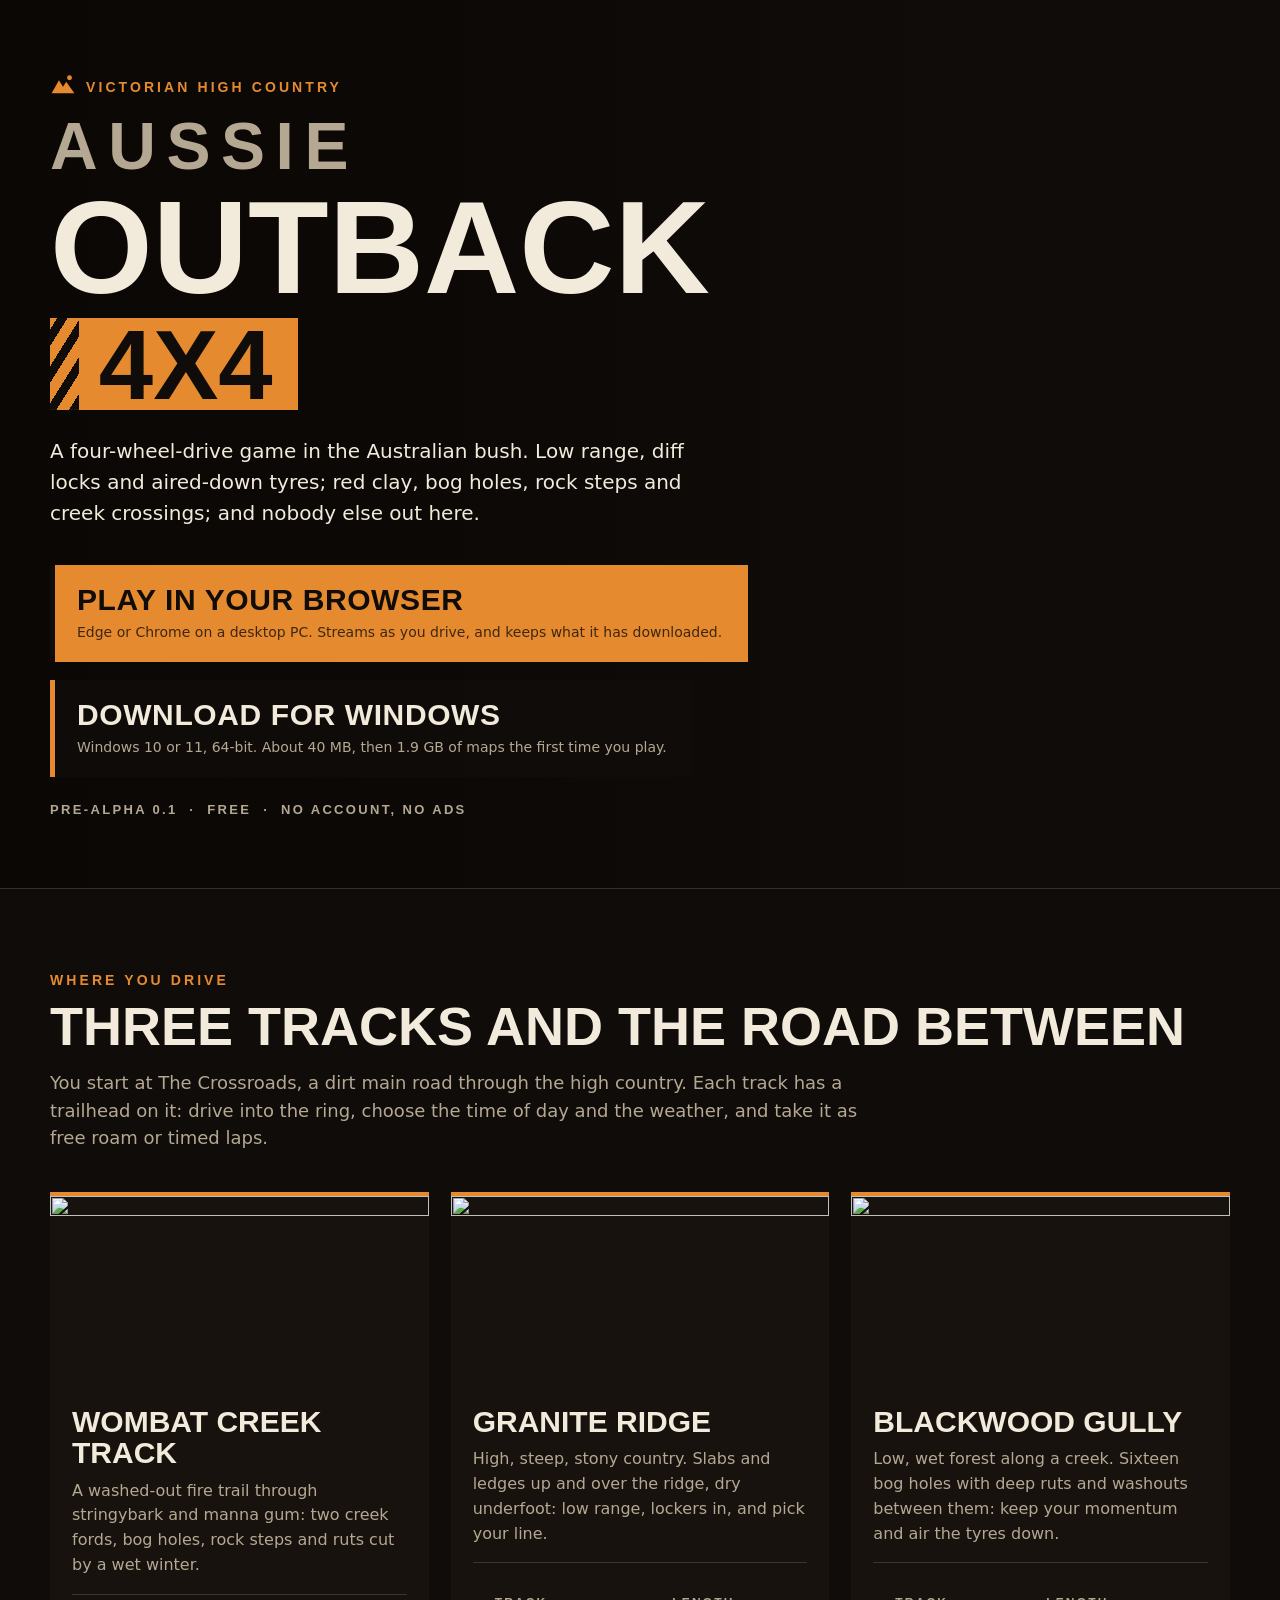
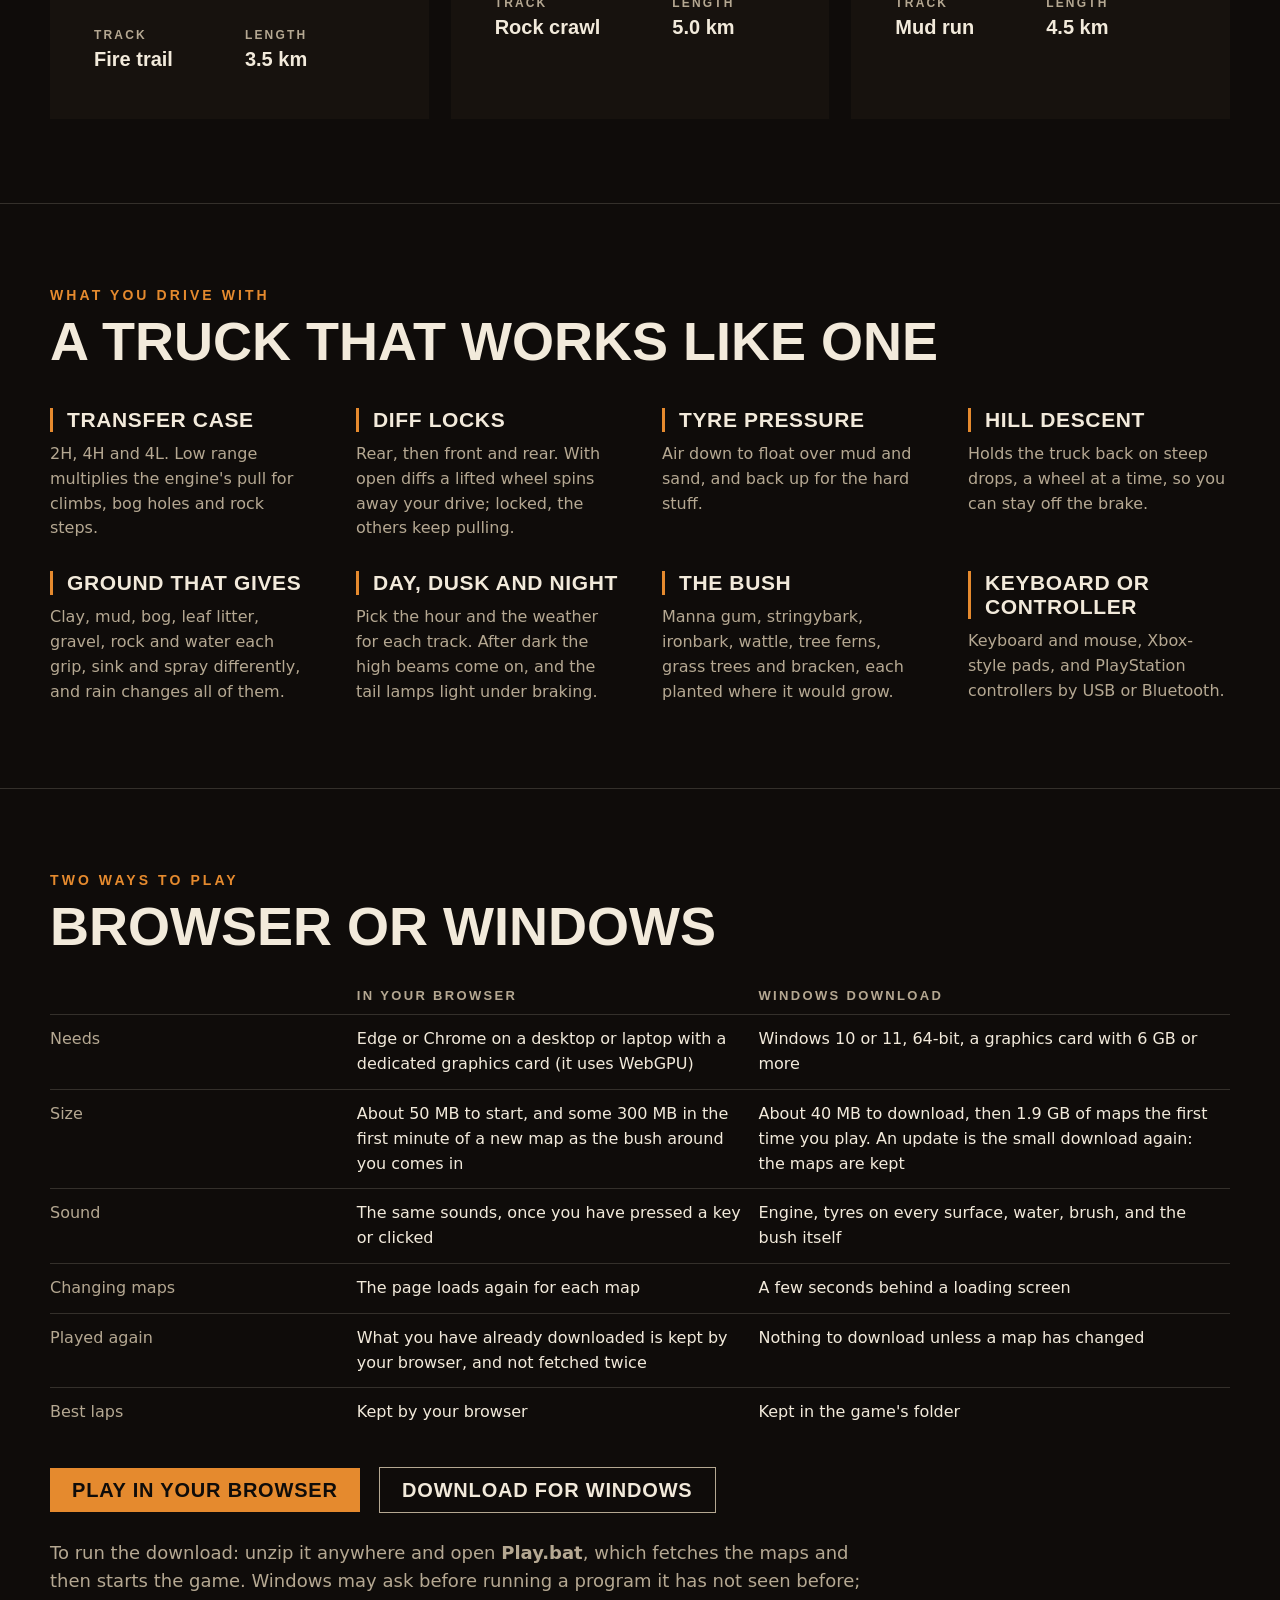
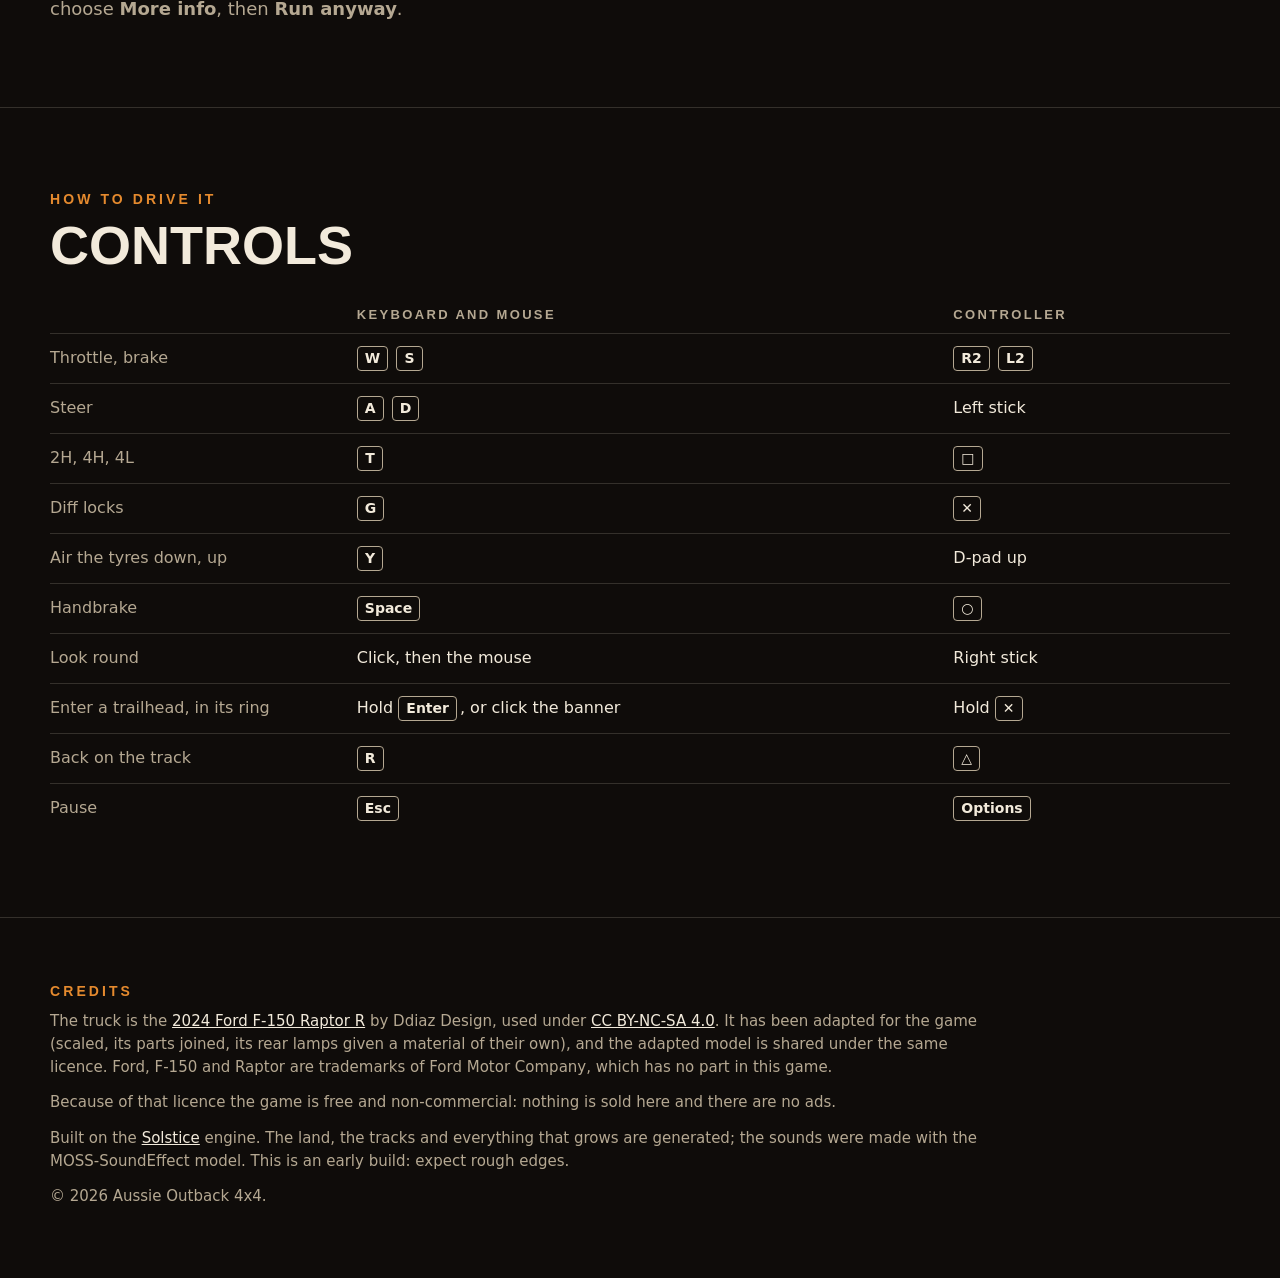
==== site/index.html @ 7ad3147d "Make it a game: menus, a hub, more maps, sound, night, the web and hosting The game round the drivin" ====
<!doctype html>
<html lang="en">
<meta charset="utf-8">
<meta name="viewport" content="width=device-width, initial-scale=1">
<title>Aussie Outback 4x4</title>
<meta name="description" content="A four-wheel-drive game in the Australian bush: low range, diff locks, mud, rock and creek crossings. Play it in your browser or download it for Windows.">
<meta property="og:title" content="Aussie Outback 4x4">
<meta property="og:description" content="Low range, diff locks, mud, rock and creek crossings in the Victorian high country. Play in your browser or download for Windows.">
<meta property="og:image" content="https://rust4x4.com/play/ui/art/wombat.jpg">
<meta name="theme-color" content="#0f0c0a">
<style>
  /* The game's own colours and lettering (ui/ui.css): red earth, ochre and bone on warm black. */
  :root {
    --ink: #0f0c0a; --soil: #17120e; --bone: #f2eadb; --dust: #b5a892; --ochre: #e58a2e; --clay: #c2461f;
    --gum: #a9bda4; --line: rgba(242, 234, 219, 0.16);
    --sign: "Bahnschrift", "DIN Alternate", "Oswald", "Arial Narrow", "Segoe UI", sans-serif;
    --text: "Segoe UI", system-ui, -apple-system, "Helvetica Neue", sans-serif;
  }
  * { box-sizing: border-box; }
  html { scroll-behavior: smooth; }
  body { margin: 0; background: var(--ink); color: var(--bone); font: 400 17px/1.55 var(--text); -webkit-font-smoothing: antialiased; }
  h1, h2, h3, p, dl, dd, ul, figure { margin: 0; }
  a { color: inherit; }
  .wrap { width: min(1180px, 100% - 48px); margin: 0 auto; }
  .kicker { font: 600 14px/1 var(--sign); letter-spacing: 0.22em; text-transform: uppercase; color: var(--ochre); }
  h2 { font: 700 clamp(34px, 4.4vw, 54px)/1 var(--sign); font-stretch: 75%; text-transform: uppercase; margin-top: 12px; }

  /* ---- The top: the truck in the bush, the name, and the two ways in. */
  header { position: relative; min-height: min(92vh, 860px); display: grid; align-items: center; overflow: hidden; }
  header img { position: absolute; inset: 0; width: 100%; height: 100%; object-fit: cover; animation: drift 30s ease-out both; }
  @keyframes drift { from { transform: scale(1.02); } to { transform: scale(1.12) translate(-1%, -1%); } }
  @media (prefers-reduced-motion: reduce) { header img { animation: none; } }
  header::after { content: ""; position: absolute; inset: 0; background:
    linear-gradient(90deg, rgba(10, 7, 5, 0.94) 0%, rgba(10, 7, 5, 0.74) 34%, rgba(10, 7, 5, 0.08) 72%),
    linear-gradient(0deg, var(--ink) 0%, rgba(10, 7, 5, 0) 26%); }
  header .wrap { position: relative; z-index: 1; padding: 72px 0; }
  .mark { width: 26px; height: 26px; fill: var(--ochre); vertical-align: -6px; margin-right: 10px; }
  .wordmark { font: 700 clamp(64px, 10.5vw, 132px)/0.86 var(--sign); font-stretch: 75%; text-transform: uppercase;
    margin: 20px 0 26px; display: grid; justify-items: start; }
  .wordmark span:first-child { font-size: 0.5em; letter-spacing: 0.16em; color: var(--dust); margin-bottom: 0.25em; }
  .wordmark b { margin-top: 0.14em; padding: 0.06em 0.26em 0.02em 0.5em; font-size: 0.74em; color: var(--ink);
    background: repeating-linear-gradient(-58deg, var(--ink) 0 0.09em, transparent 0.09em 0.2em) left / 0.3em 100% no-repeat, var(--ochre); }
  .lede { max-width: 34em; font-size: 20px; color: var(--bone); }
  .ways { display: flex; flex-wrap: wrap; gap: 18px; margin-top: 36px; }
  .way { display: block; min-width: 290px; padding: 18px 26px 18px 22px; text-decoration: none; border-left: 5px solid var(--ochre);
    background: rgba(17, 13, 10, 0.82); transition: transform 0.12s ease-out, background 0.12s; }
  .way b { display: block; font: 700 30px/1.1 var(--sign); font-stretch: 75%; text-transform: uppercase; letter-spacing: 0.02em; }
  .way small { display: block; margin-top: 6px; font-size: 14px; color: var(--dust); }
  .way.first { background: var(--ochre); color: var(--ink); border-left-color: var(--ink); }
  .way.first small { color: rgba(15, 12, 10, 0.78); }
  .way:hover, .way:focus-visible { transform: translateY(-2px); outline: none; }
  .way:not(.first):hover, .way:not(.first):focus-visible { background: rgba(60, 36, 16, 0.92); }
  .build { margin-top: 26px; font: 600 13px/1 var(--sign); letter-spacing: 0.18em; text-transform: uppercase; color: var(--dust); }

  section { padding: 84px 0; border-top: 1px solid var(--line); }
  section > .wrap > p.intro { max-width: 46em; margin-top: 16px; color: var(--dust); font-size: 18px; }

  /* ---- The tracks. */
  .tracks { display: grid; grid-template-columns: repeat(auto-fit, minmax(300px, 1fr)); gap: 22px; margin-top: 40px; }
  .track { background: var(--soil); border-top: 4px solid var(--ochre); }
  .track img { display: block; width: 100%; aspect-ratio: 16 / 8; object-fit: cover; }
  .track div { padding: 20px 22px 24px; }
  .track h3 { font: 700 30px/1.05 var(--sign); font-stretch: 75%; text-transform: uppercase; }
  .track p { margin-top: 10px; color: var(--dust); font-size: 16px; }
  .track dl { display: flex; gap: 28px; margin-top: 16px; padding-top: 14px; border-top: 1px solid var(--line); }
  .track dt { font: 600 12px/1 var(--sign); letter-spacing: 0.18em; text-transform: uppercase; color: var(--dust); }
  .track dd { font: 700 20px/1.2 var(--sign); font-stretch: 75%; margin-top: 6px; }

  /* ---- What is in it. */
  .bits { display: grid; grid-template-columns: repeat(auto-fit, minmax(250px, 1fr)); gap: 30px 44px; margin-top: 40px; }
  .bits h3 { font: 700 21px/1.15 var(--sign); font-stretch: 75%; text-transform: uppercase; letter-spacing: 0.03em; padding-left: 14px;
    border-left: 3px solid var(--ochre); }
  .bits p { margin-top: 10px; color: var(--dust); font-size: 16px; }

  /* ---- The two versions, side by side. */
  table { width: 100%; border-collapse: collapse; margin-top: 36px; font-size: 16px; }
  th { text-align: left; padding: 0 16px 12px 0; font: 600 13px/1 var(--sign); letter-spacing: 0.18em; text-transform: uppercase; color: var(--dust); }
  td { padding: 12px 16px 12px 0; border-top: 1px solid var(--line); vertical-align: top; }
  td:first-child { color: var(--dust); width: 26%; }
  .get { display: inline-block; margin-top: 30px; margin-right: 14px; padding: 12px 22px; text-decoration: none;
    font: 700 20px/1 var(--sign); font-stretch: 75%; text-transform: uppercase; letter-spacing: 0.04em; color: var(--ink); background: var(--ochre); }
  .get.second { color: var(--bone); background: none; border: 1px solid var(--dust); }
  .get:hover, .get:focus-visible { filter: brightness(1.12); outline: none; }
  kbd { display: inline-block; min-width: 1.9em; padding: 1px 7px; margin-right: 3px; text-align: center; font: 600 14px/1.5 var(--text);
    border: 1px solid var(--dust); border-radius: 4px; }

  footer { padding: 54px 0 70px; border-top: 1px solid var(--line); color: var(--dust); font-size: 15px; }
  footer p { max-width: 62em; margin-top: 12px; }
  footer a { color: var(--bone); }
</style>

<header>
  <img src="play/ui/art/wombat.jpg" alt="A red pickup truck on a red dirt track among gum trees.">
  <div class="wrap">
    <p class="kicker"><svg class="mark" viewBox="0 0 32 32" aria-hidden="true"><path d="M2 26 L11 10 L16 18 L20 12 L30 26 Z"/><circle cx="24" cy="7" r="3"/></svg>Victorian High Country</p>
    <h1 class="wordmark"><span>Aussie</span><span>Outback</span><b>4x4</b></h1>
    <p class="lede">A four-wheel-drive game in the Australian bush. Low range, diff locks and aired-down tyres;
      red clay, bog holes, rock steps and creek crossings; and nobody else out here.</p>
    <div class="ways">
      <a class="way first" href="play/">
        <b>Play in your browser</b>
        <small>Edge or Chrome on a desktop PC. Streams as you drive, and keeps what it has downloaded.</small>
      </a>
      <a class="way" href="download/AussieOutback4x4-windows.zip" download>
        <b>Download for Windows</b>
        <small>Windows 10 or 11, 64-bit. <span data-size>About 40 MB</span>, then 1.9 GB of maps the first time you play.</small>
      </a>
    </div>
    <p class="build">Pre-alpha <span data-version>0.1</span> &nbsp;·&nbsp; free &nbsp;·&nbsp; no account, no ads</p>
  </div>
</header>

<section id="tracks">
  <div class="wrap">
    <p class="kicker">Where you drive</p>
    <h2>Three tracks and the road between</h2>
    <p class="intro">You start at The Crossroads, a dirt main road through the high country. Each track has a trailhead on it:
      drive into the ring, choose the time of day and the weather, and take it as free roam or timed laps.</p>
    <div class="tracks">
      <article class="track">
        <img src="play/ui/art/wombat.jpg" alt="" loading="lazy">
        <div>
          <h3>Wombat Creek Track</h3>
          <p>A washed-out fire trail through stringybark and manna gum: two creek fords, bog holes, rock steps and ruts cut by a wet winter.</p>
          <dl><div><dt>Track</dt><dd>Fire trail</dd></div><div><dt>Length</dt><dd>3.5 km</dd></div></dl>
        </div>
      </article>
      <article class="track">
        <img src="play/ui/art/granite.jpg" alt="" loading="lazy">
        <div>
          <h3>Granite Ridge</h3>
          <p>High, steep, stony country. Slabs and ledges up and over the ridge, dry underfoot: low range, lockers in, and pick your line.</p>
          <dl><div><dt>Track</dt><dd>Rock crawl</dd></div><div><dt>Length</dt><dd>5.0 km</dd></div></dl>
        </div>
      </article>
      <article class="track">
        <img src="play/ui/art/blackwood.jpg" alt="" loading="lazy">
        <div>
          <h3>Blackwood Gully</h3>
          <p>Low, wet forest along a creek. Sixteen bog holes with deep ruts and washouts between them: keep your momentum and air the tyres down.</p>
          <dl><div><dt>Track</dt><dd>Mud run</dd></div><div><dt>Length</dt><dd>4.5 km</dd></div></dl>
        </div>
      </article>
    </div>
  </div>
</section>

<section id="truck">
  <div class="wrap">
    <p class="kicker">What you drive with</p>
    <h2>A truck that works like one</h2>
    <div class="bits">
      <div><h3>Transfer case</h3><p>2H, 4H and 4L. Low range multiplies the engine's pull for climbs, bog holes and rock steps.</p></div>
      <div><h3>Diff locks</h3><p>Rear, then front and rear. With open diffs a lifted wheel spins away your drive; locked, the others keep pulling.</p></div>
      <div><h3>Tyre pressure</h3><p>Air down to float over mud and sand, and back up for the hard stuff.</p></div>
      <div><h3>Hill descent</h3><p>Holds the truck back on steep drops, a wheel at a time, so you can stay off the brake.</p></div>
      <div><h3>Ground that gives</h3><p>Clay, mud, bog, leaf litter, gravel, rock and water each grip, sink and spray differently, and rain changes all of them.</p></div>
      <div><h3>Day, dusk and night</h3><p>Pick the hour and the weather for each track. After dark the high beams come on, and the tail lamps light under braking.</p></div>
      <div><h3>The bush</h3><p>Manna gum, stringybark, ironbark, wattle, tree ferns, grass trees and bracken, each planted where it would grow.</p></div>
      <div><h3>Keyboard or controller</h3><p>Keyboard and mouse, Xbox-style pads, and PlayStation controllers by USB or Bluetooth.</p></div>
    </div>
  </div>
</section>

<section id="versions">
  <div class="wrap">
    <p class="kicker">Two ways to play</p>
    <h2>Browser or Windows</h2>
    <table>
      <thead><tr><th></th><th>In your browser</th><th>Windows download</th></tr></thead>
      <tbody>
        <tr><td>Needs</td><td>Edge or Chrome on a desktop or laptop with a dedicated graphics card (it uses WebGPU)</td><td>Windows 10 or 11, 64-bit, a graphics card with 6 GB or more</td></tr>
        <tr><td>Size</td><td>About 50 MB to start, and some 300 MB in the first minute of a new map as the bush around you comes in</td><td><span data-size>About 40 MB</span> to download, then 1.9 GB of maps the first time you play. An update is the small download again: the maps are kept</td></tr>
        <tr><td>Sound</td><td>The same sounds, once you have pressed a key or clicked</td><td>Engine, tyres on every surface, water, brush, and the bush itself</td></tr>
        <tr><td>Changing maps</td><td>The page loads again for each map</td><td>A few seconds behind a loading screen</td></tr>
        <tr><td>Played again</td><td>What you have already downloaded is kept by your browser, and not fetched twice</td><td>Nothing to download unless a map has changed</td></tr>
        <tr><td>Best laps</td><td>Kept by your browser</td><td>Kept in the game's folder</td></tr>
      </tbody>
    </table>
    <a class="get" href="play/">Play in your browser</a>
    <a class="get second" href="download/AussieOutback4x4-windows.zip" download>Download for Windows</a>
    <p class="intro" style="margin-top: 26px">To run the download: unzip it anywhere and open <b>Play.bat</b>, which fetches the maps and then
      starts the game. Windows may ask before running a program it has not seen before; choose <b>More info</b>, then <b>Run anyway</b>.</p>
  </div>
</section>

<section id="controls">
  <div class="wrap">
    <p class="kicker">How to drive it</p>
    <h2>Controls</h2>
    <table>
      <thead><tr><th></th><th>Keyboard and mouse</th><th>Controller</th></tr></thead>
      <tbody>
        <tr><td>Throttle, brake</td><td><kbd>W</kbd> <kbd>S</kbd></td><td><kbd>R2</kbd> <kbd>L2</kbd></td></tr>
        <tr><td>Steer</td><td><kbd>A</kbd> <kbd>D</kbd></td><td>Left stick</td></tr>
        <tr><td>2H, 4H, 4L</td><td><kbd>T</kbd></td><td><kbd>□</kbd></td></tr>
        <tr><td>Diff locks</td><td><kbd>G</kbd></td><td><kbd>✕</kbd></td></tr>
        <tr><td>Air the tyres down, up</td><td><kbd>Y</kbd></td><td>D-pad up</td></tr>
        <tr><td>Handbrake</td><td><kbd>Space</kbd></td><td><kbd>○</kbd></td></tr>
        <tr><td>Look round</td><td>Click, then the mouse</td><td>Right stick</td></tr>
        <tr><td>Enter a trailhead, in its ring</td><td>Hold <kbd>Enter</kbd>, or click the banner</td><td>Hold <kbd>✕</kbd></td></tr>
        <tr><td>Back on the track</td><td><kbd>R</kbd></td><td><kbd>△</kbd></td></tr>
        <tr><td>Pause</td><td><kbd>Esc</kbd></td><td><kbd>Options</kbd></td></tr>
      </tbody>
    </table>
  </div>
</section>

<footer>
  <div class="wrap">
    <p class="kicker">Credits</p>
    <p>The truck is the <a href="https://sketchfab.com/3d-models/2024-ford-f-150-raptor-r-91aedf1119724f3396dcfe87686545c1">2024 Ford F-150 Raptor R</a>
      by Ddiaz Design, used under <a href="https://creativecommons.org/licenses/by-nc-sa/4.0/">CC BY-NC-SA 4.0</a>. It has been adapted for the game
      (scaled, its parts joined, its rear lamps given a material of their own), and the adapted model is shared under the same licence.
      Ford, F-150 and Raptor are trademarks of Ford Motor Company, which has no part in this game.</p>
    <p>Because of that licence the game is free and non-commercial: nothing is sold here and there are no ads.</p>
    <p>Built on the <a href="https://github.com/SamG-Coder/solstice">Solstice</a> engine. The land, the tracks and everything that grows are generated;
      the sounds were made with the MOSS-SoundEffect model. This is an early build: expect rough edges.</p>
    <p>&copy; 2026 Aussie Outback 4x4.</p>
  </div>
</footer>
</html>
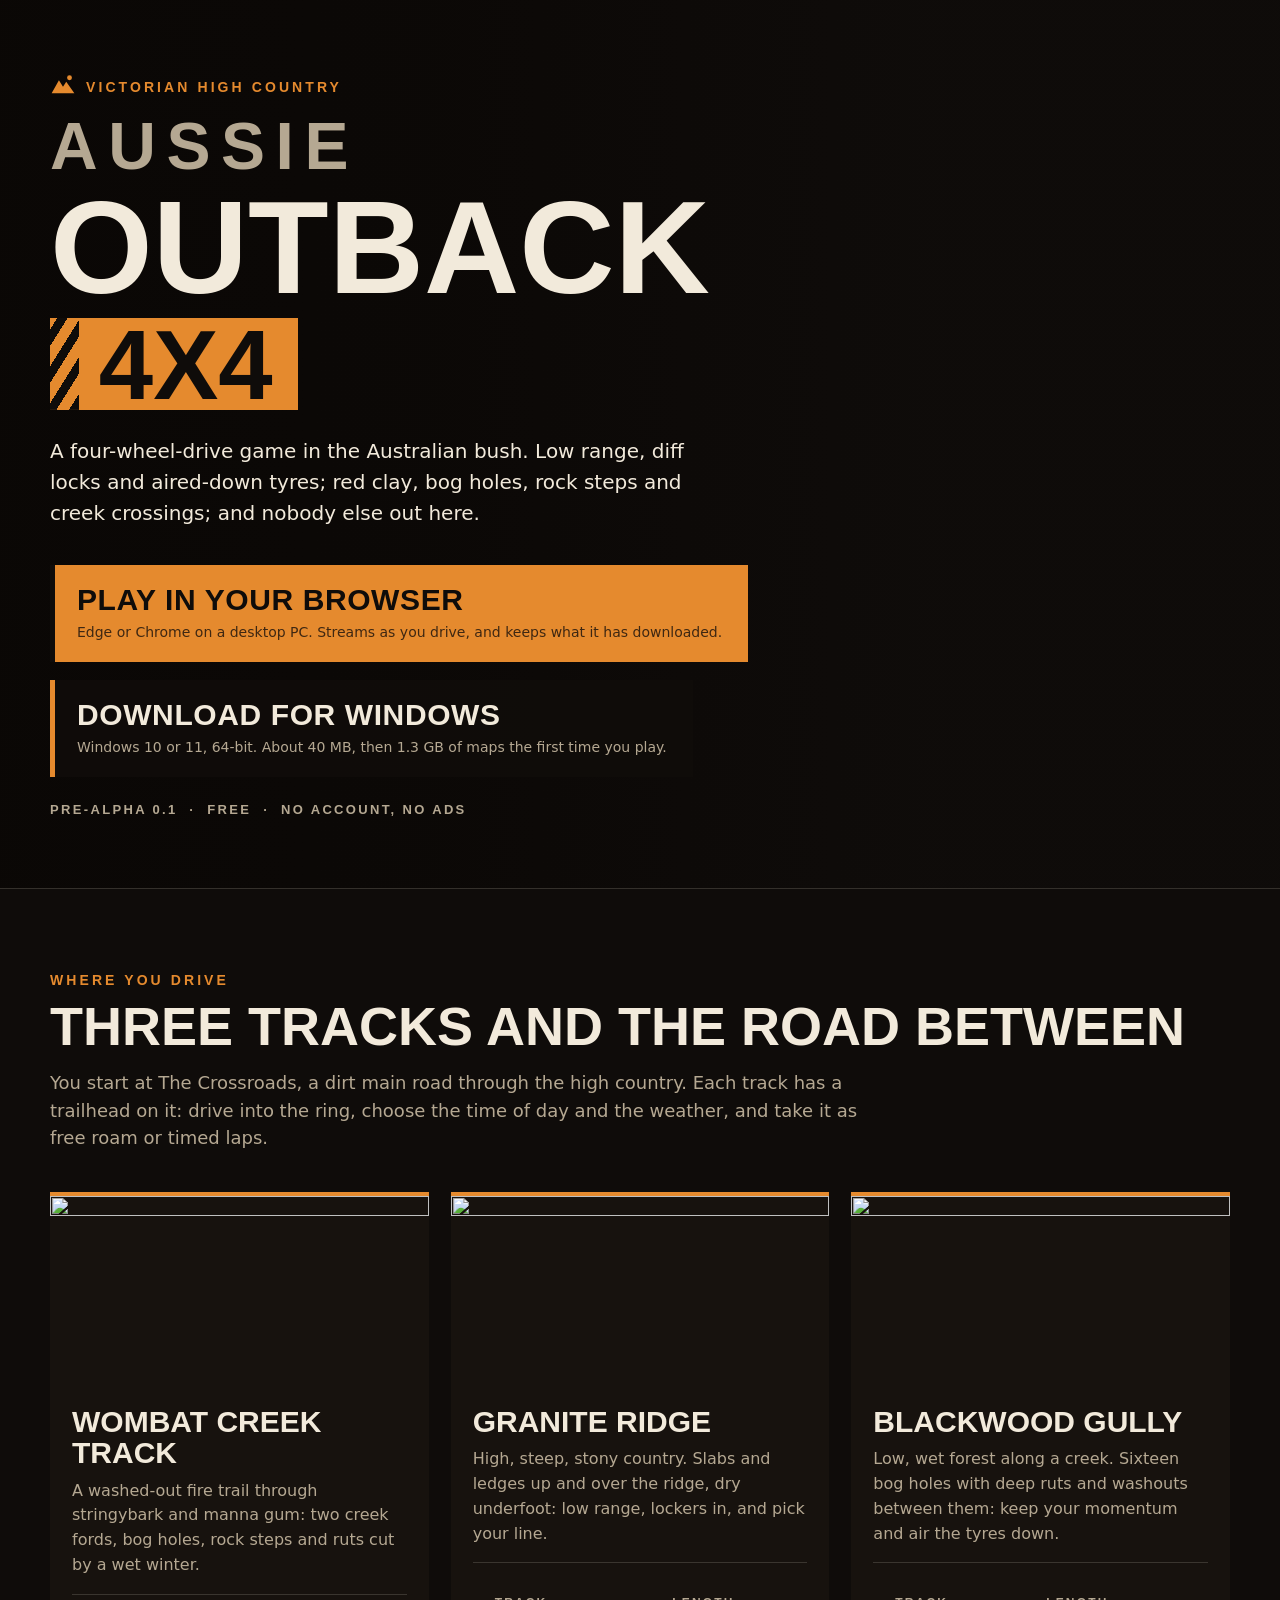
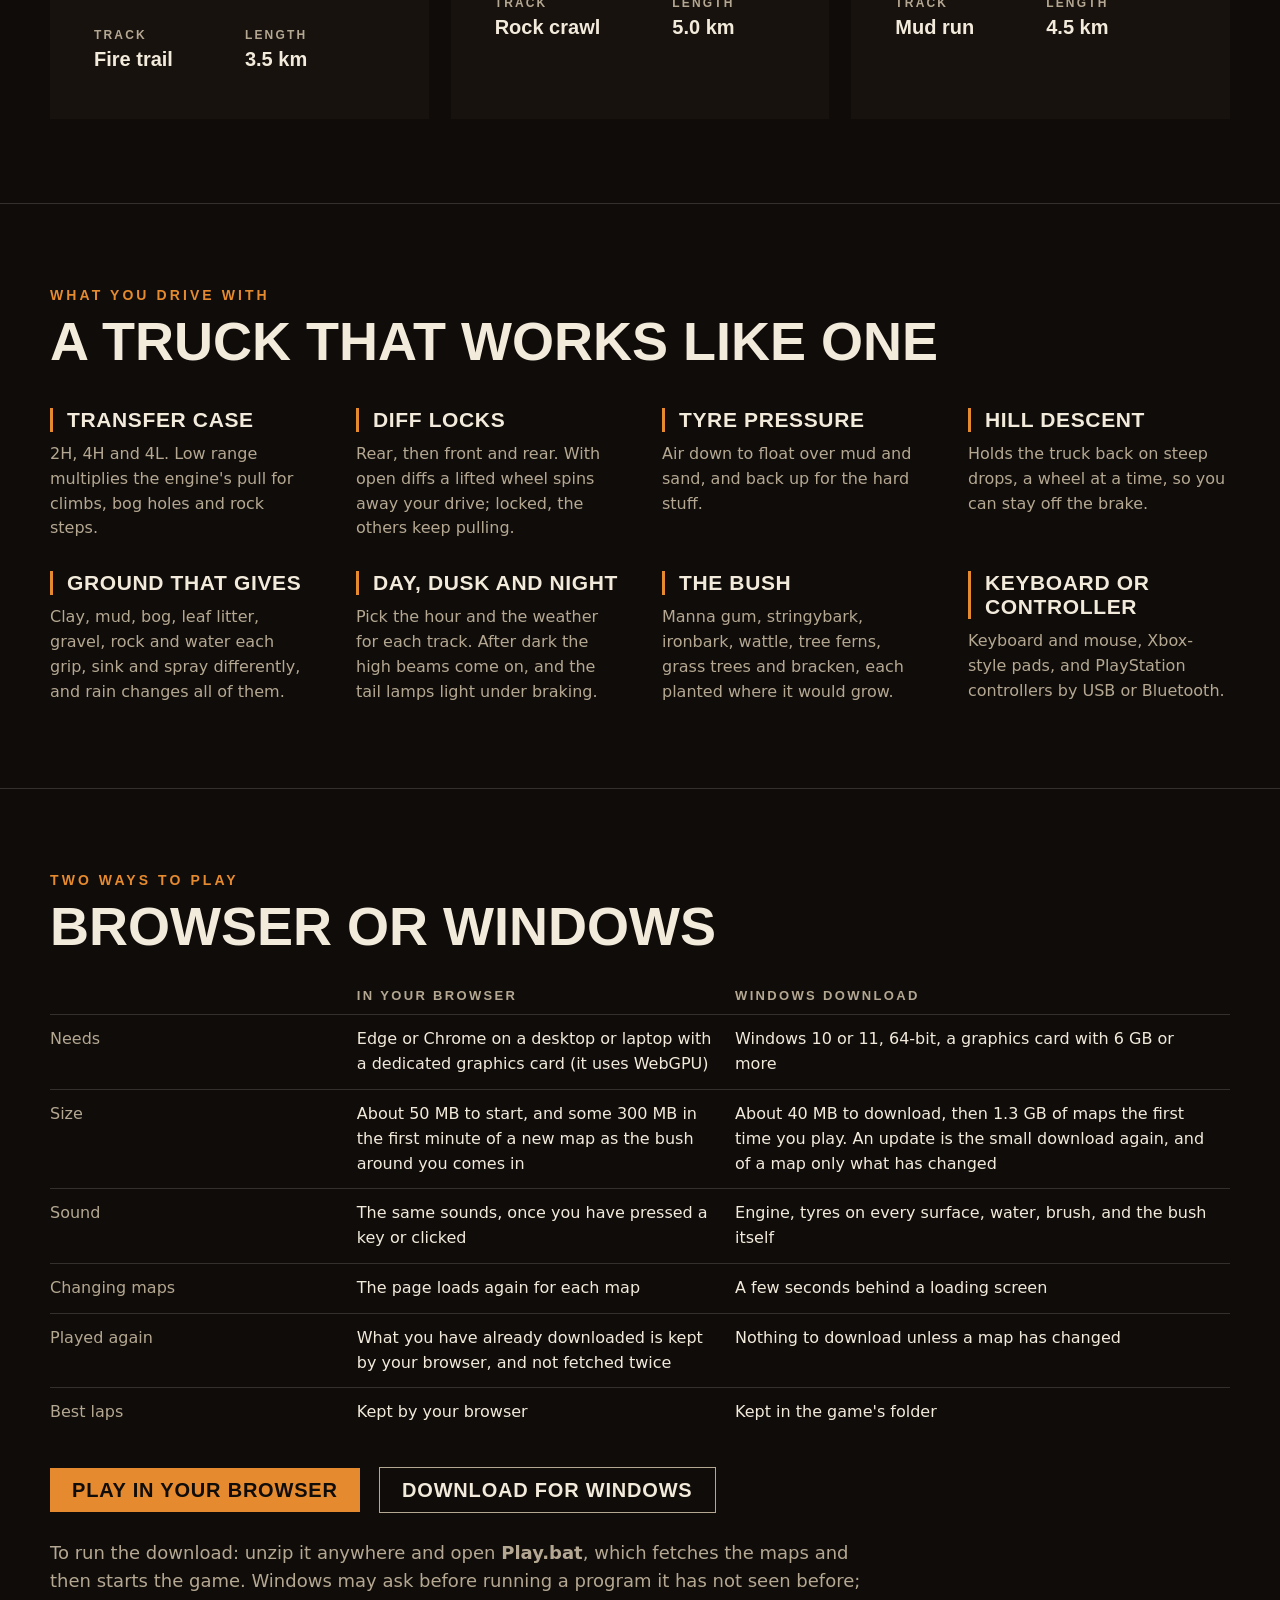
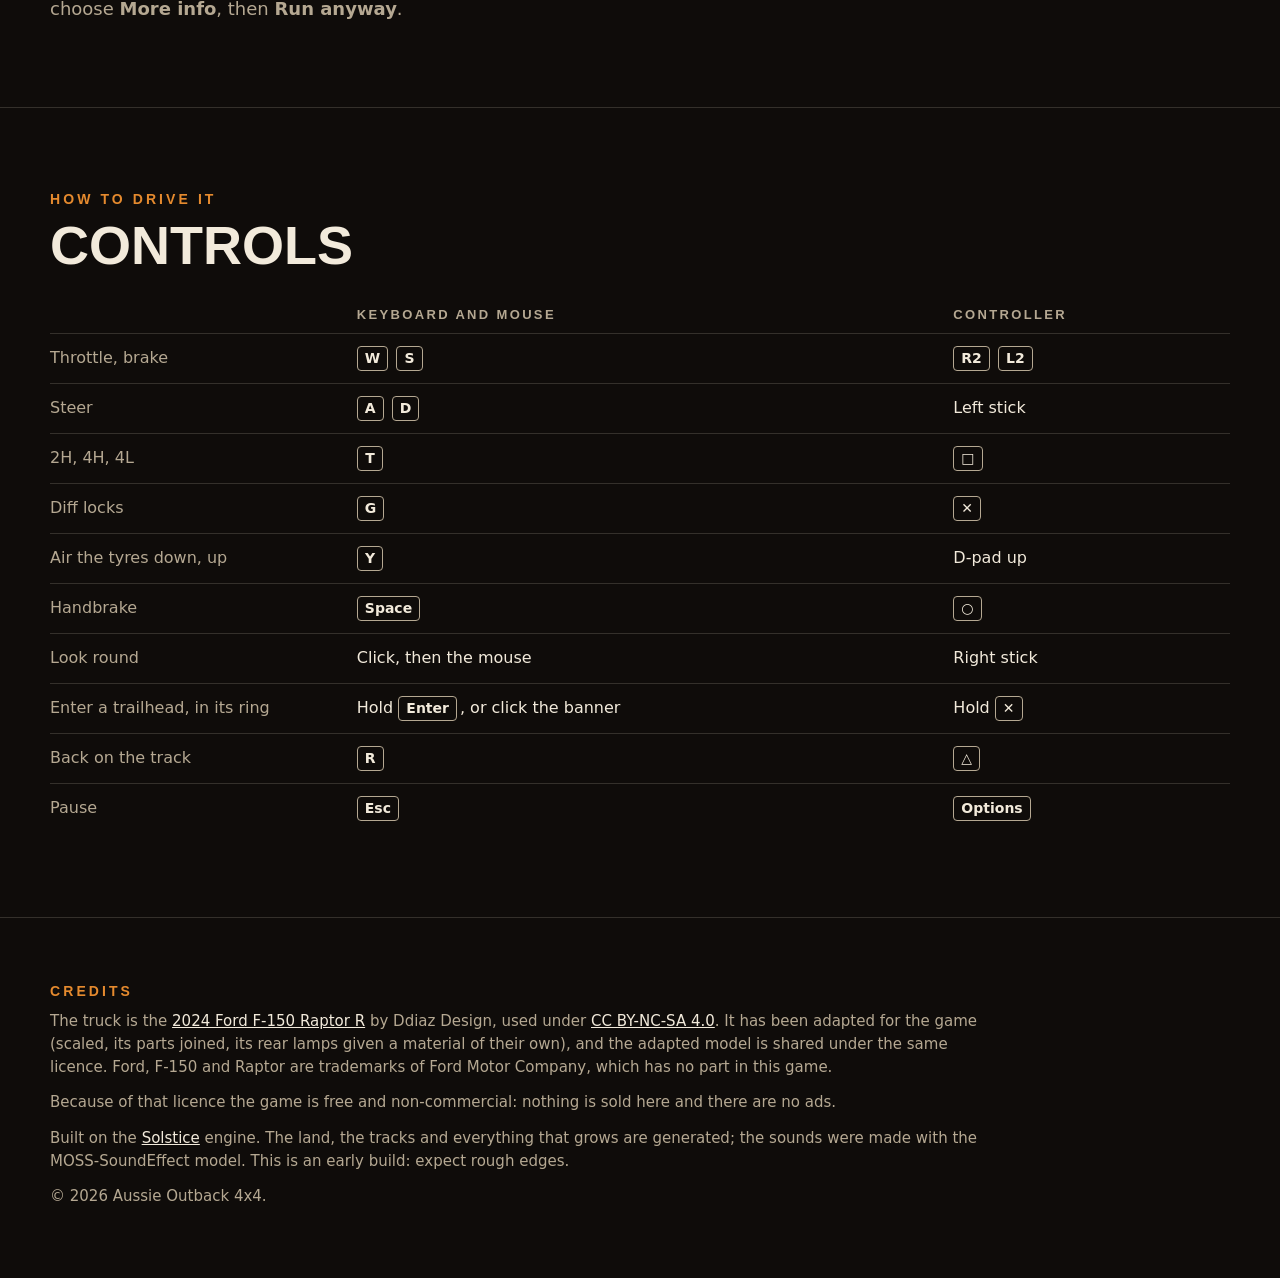
==== commit 61b77661: "Fetch the Windows game's maps a piece at a time, sharing what they share The Windows download's Play" ====
--- a/site/index.html
+++ b/site/index.html
@@ -103,7 +103,7 @@
       </a>
       <a class="way" href="download/AussieOutback4x4-windows.zip" download>
         <b>Download for Windows</b>
-        <small>Windows 10 or 11, 64-bit. <span data-size>About 40 MB</span>, then 1.9 GB of maps the first time you play.</small>
+        <small>Windows 10 or 11, 64-bit. <span data-size>About 40 MB</span>, then 1.3 GB of maps the first time you play.</small>
       </a>
     </div>
     <p class="build">Pre-alpha <span data-version>0.1</span> &nbsp;·&nbsp; free &nbsp;·&nbsp; no account, no ads</p>
@@ -170,7 +170,7 @@
       <thead><tr><th></th><th>In your browser</th><th>Windows download</th></tr></thead>
       <tbody>
         <tr><td>Needs</td><td>Edge or Chrome on a desktop or laptop with a dedicated graphics card (it uses WebGPU)</td><td>Windows 10 or 11, 64-bit, a graphics card with 6 GB or more</td></tr>
-        <tr><td>Size</td><td>About 50 MB to start, and some 300 MB in the first minute of a new map as the bush around you comes in</td><td><span data-size>About 40 MB</span> to download, then 1.9 GB of maps the first time you play. An update is the small download again: the maps are kept</td></tr>
+        <tr><td>Size</td><td>About 50 MB to start, and some 300 MB in the first minute of a new map as the bush around you comes in</td><td><span data-size>About 40 MB</span> to download, then 1.3 GB of maps the first time you play. An update is the small download again, and of a map only what has changed</td></tr>
         <tr><td>Sound</td><td>The same sounds, once you have pressed a key or clicked</td><td>Engine, tyres on every surface, water, brush, and the bush itself</td></tr>
         <tr><td>Changing maps</td><td>The page loads again for each map</td><td>A few seconds behind a loading screen</td></tr>
         <tr><td>Played again</td><td>What you have already downloaded is kept by your browser, and not fetched twice</td><td>Nothing to download unless a map has changed</td></tr>
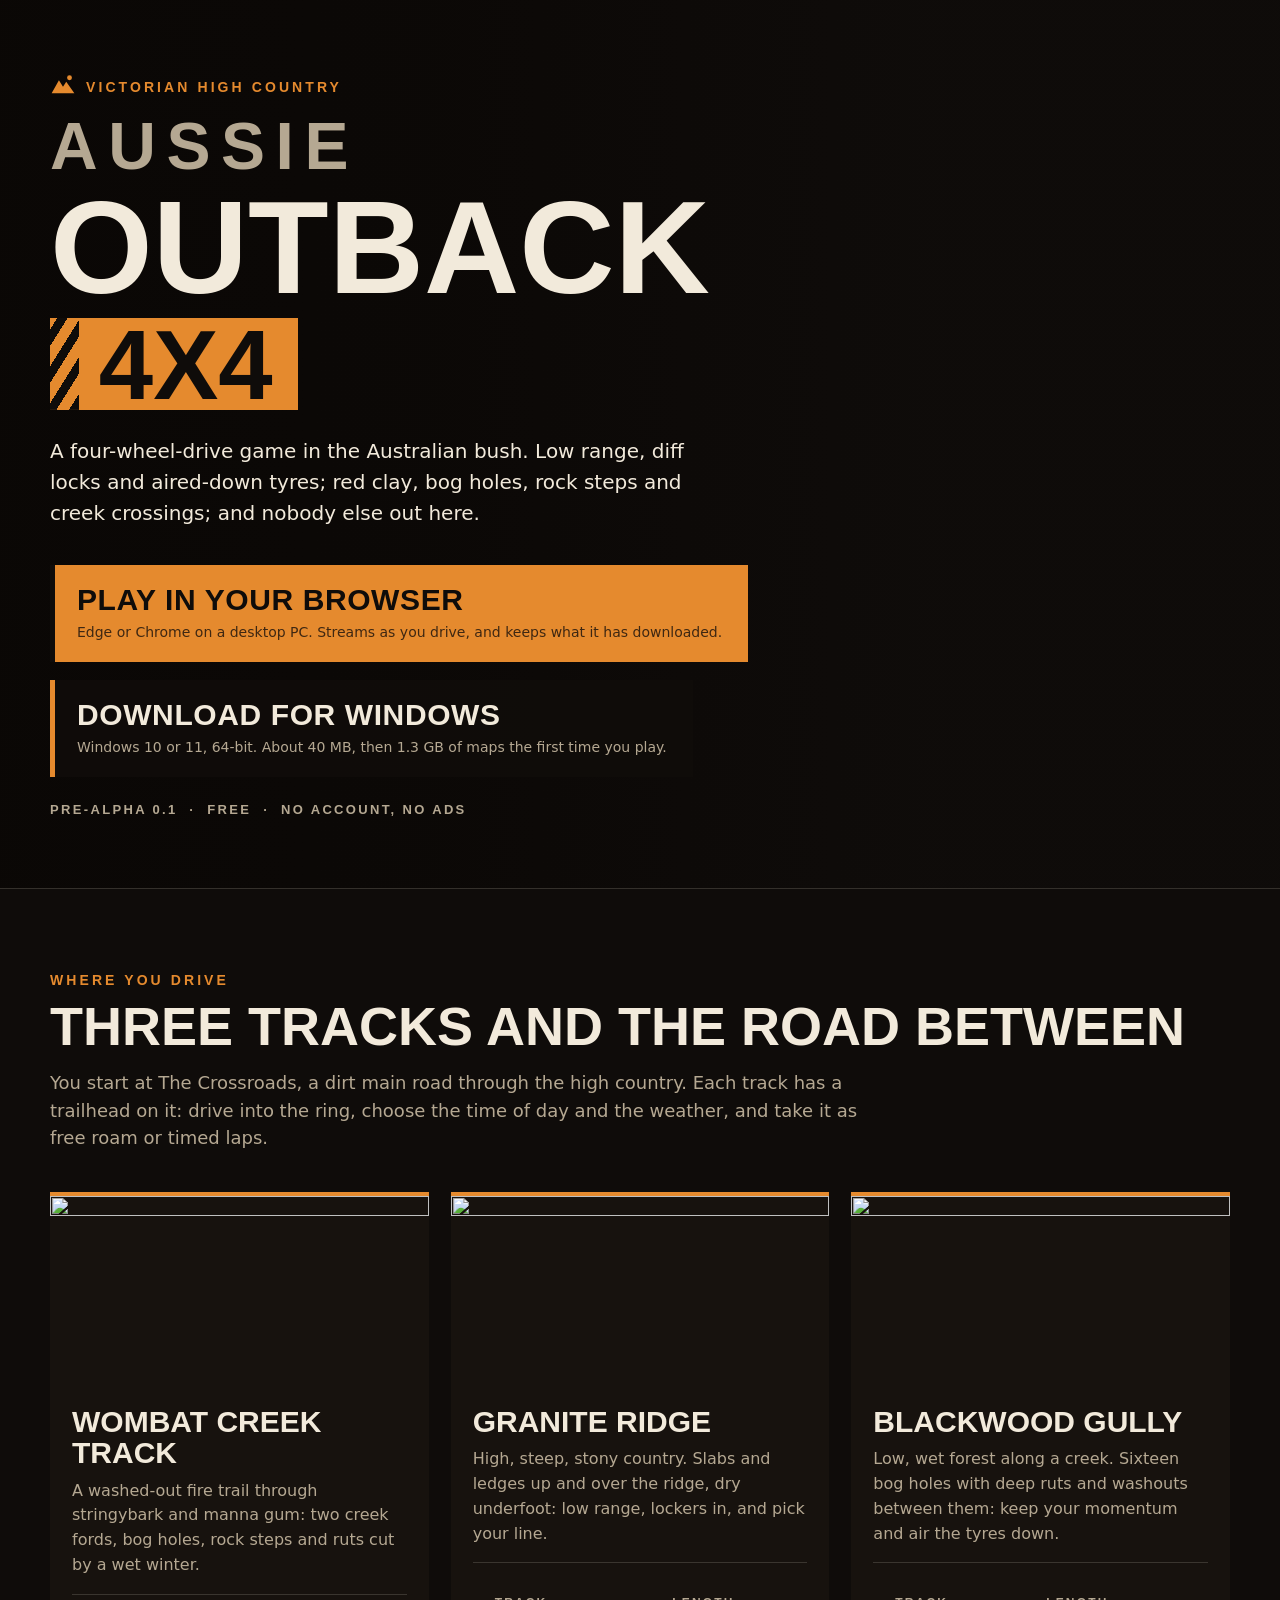
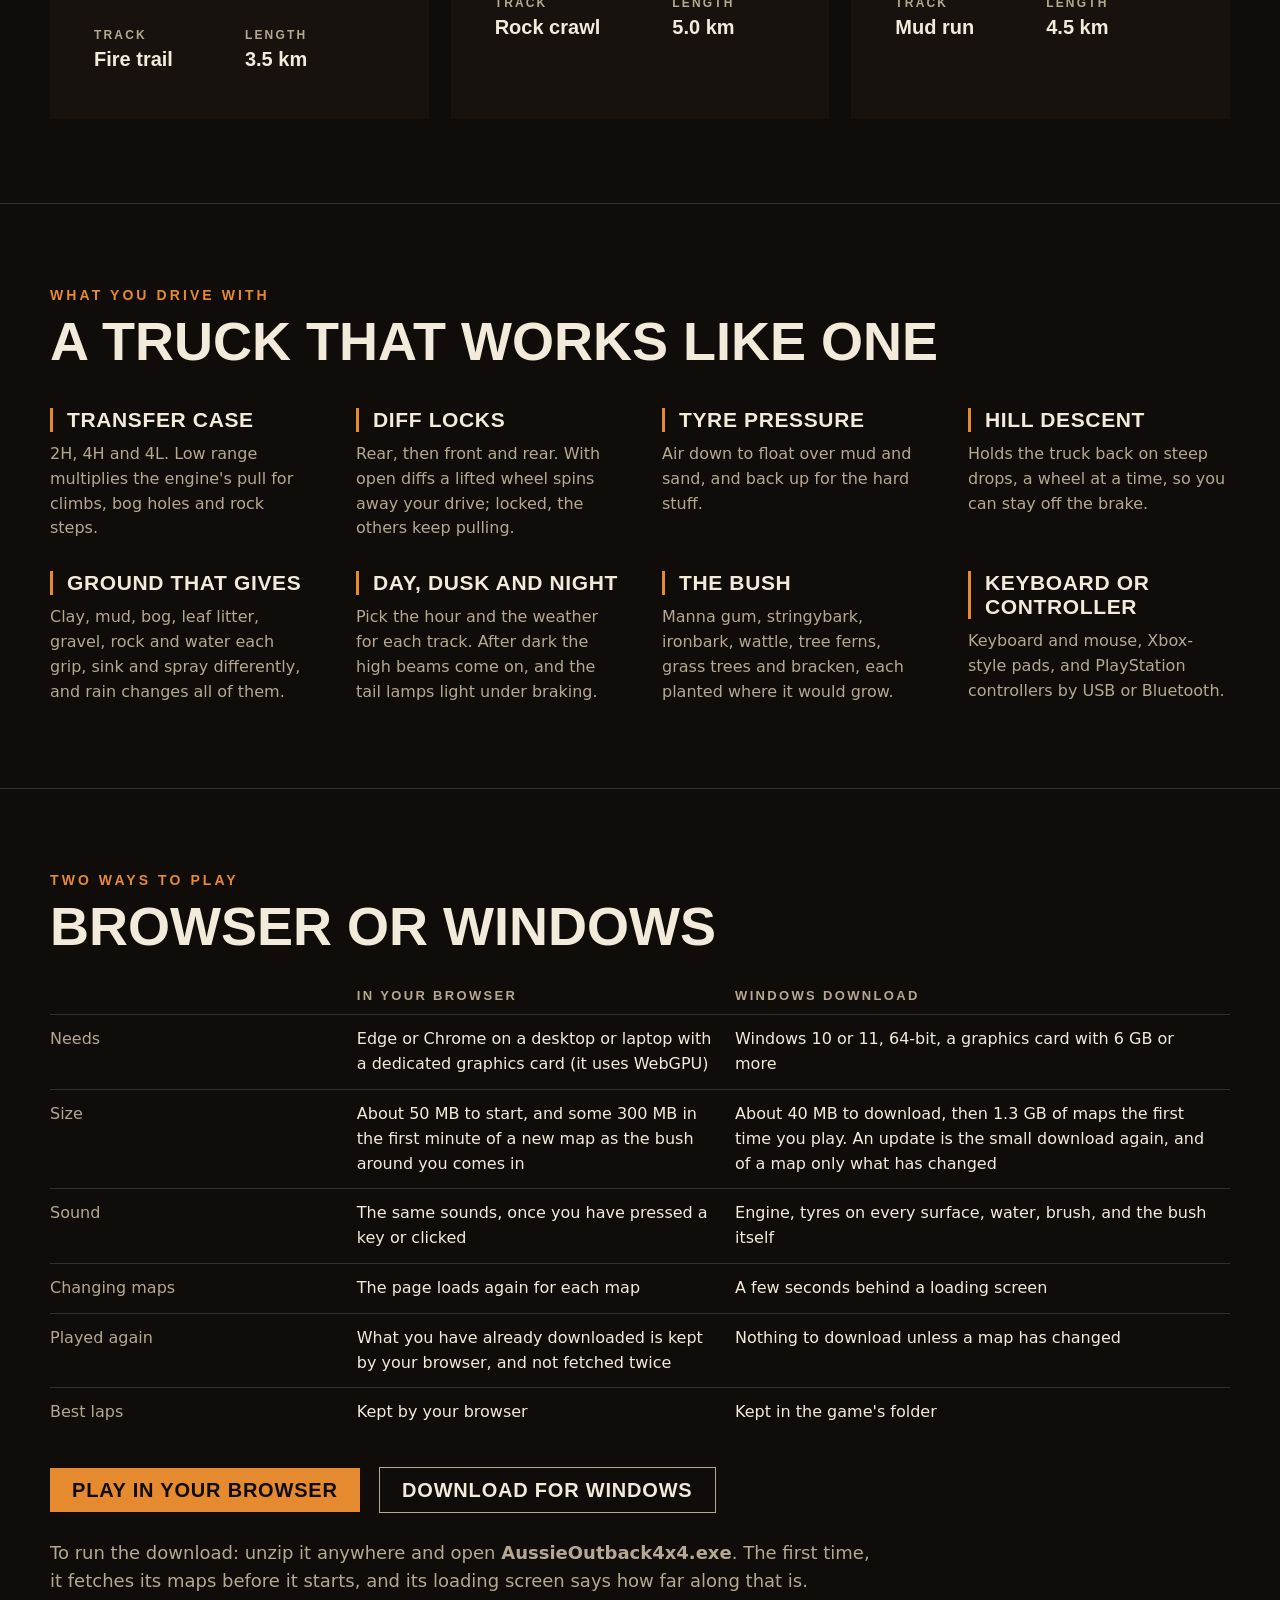
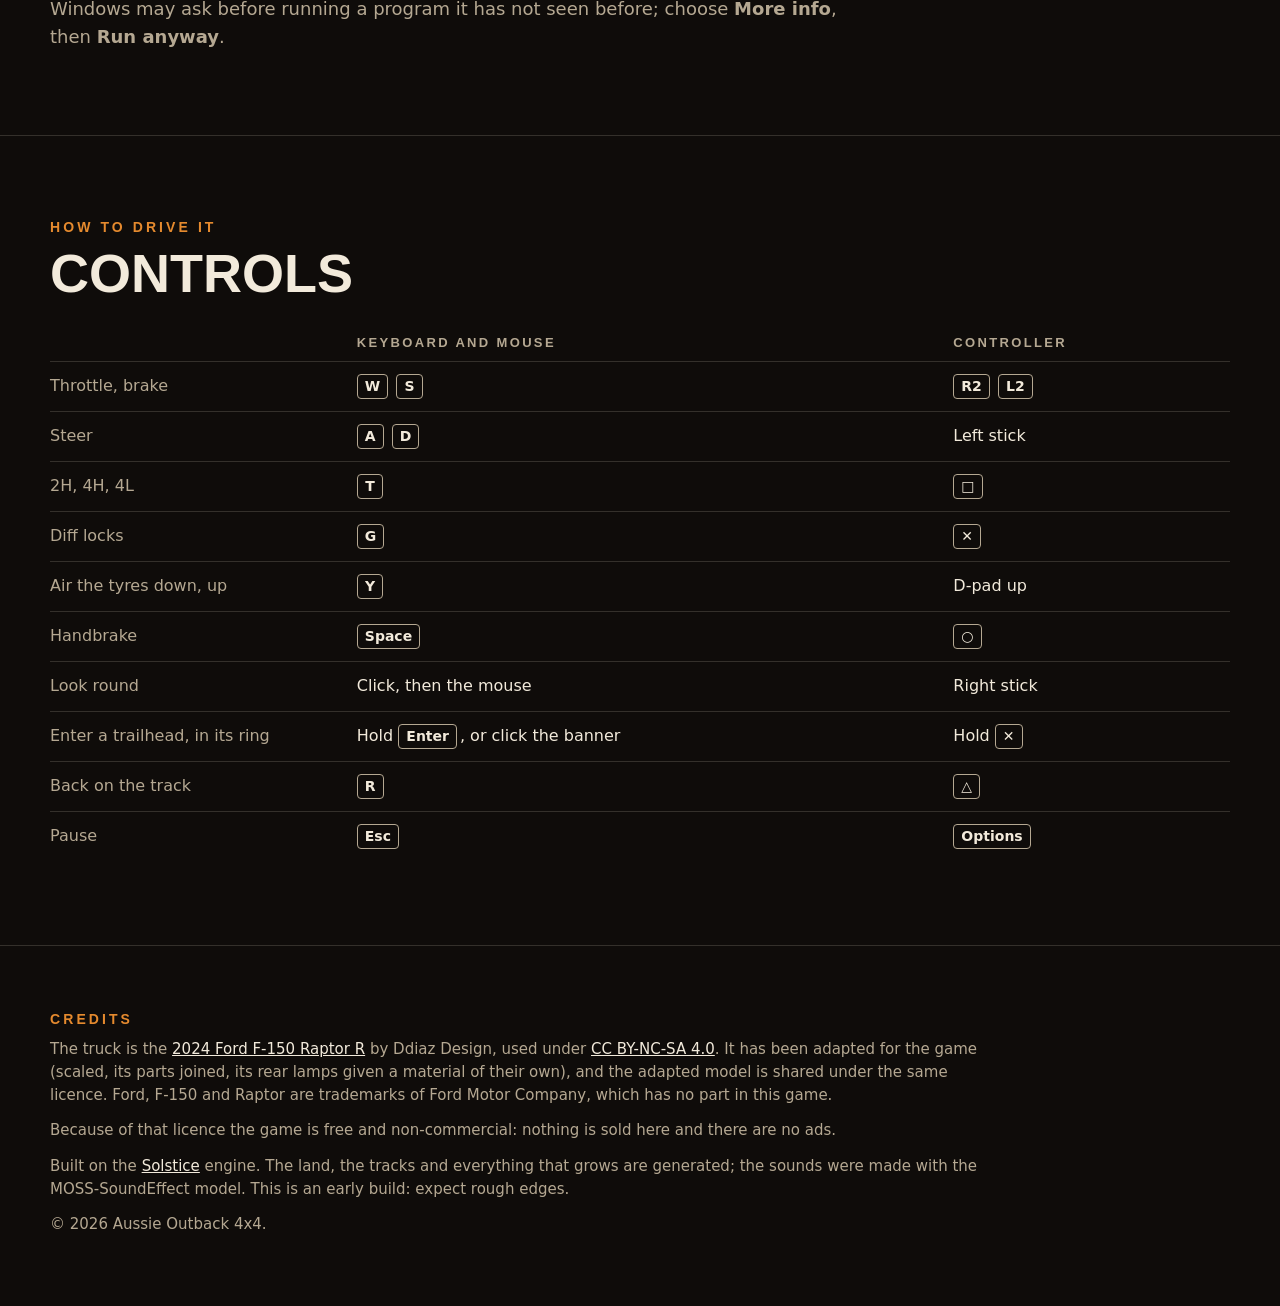
==== commit 50f2c8f3: "Start the Windows game from its program alone, and give the menus' clicks to the game Clicking Drive" ====
--- a/site/index.html
+++ b/site/index.html
@@ -179,8 +179,8 @@
     </table>
     <a class="get" href="play/">Play in your browser</a>
     <a class="get second" href="download/AussieOutback4x4-windows.zip" download>Download for Windows</a>
-    <p class="intro" style="margin-top: 26px">To run the download: unzip it anywhere and open <b>Play.bat</b>, which fetches the maps and then
-      starts the game. Windows may ask before running a program it has not seen before; choose <b>More info</b>, then <b>Run anyway</b>.</p>
+    <p class="intro" style="margin-top: 26px">To run the download: unzip it anywhere and open <b>AussieOutback4x4.exe</b>. The first time, it fetches its maps
+      before it starts, and its loading screen says how far along that is. Windows may ask before running a program it has not seen before; choose <b>More info</b>, then <b>Run anyway</b>.</p>
   </div>
 </section>
 
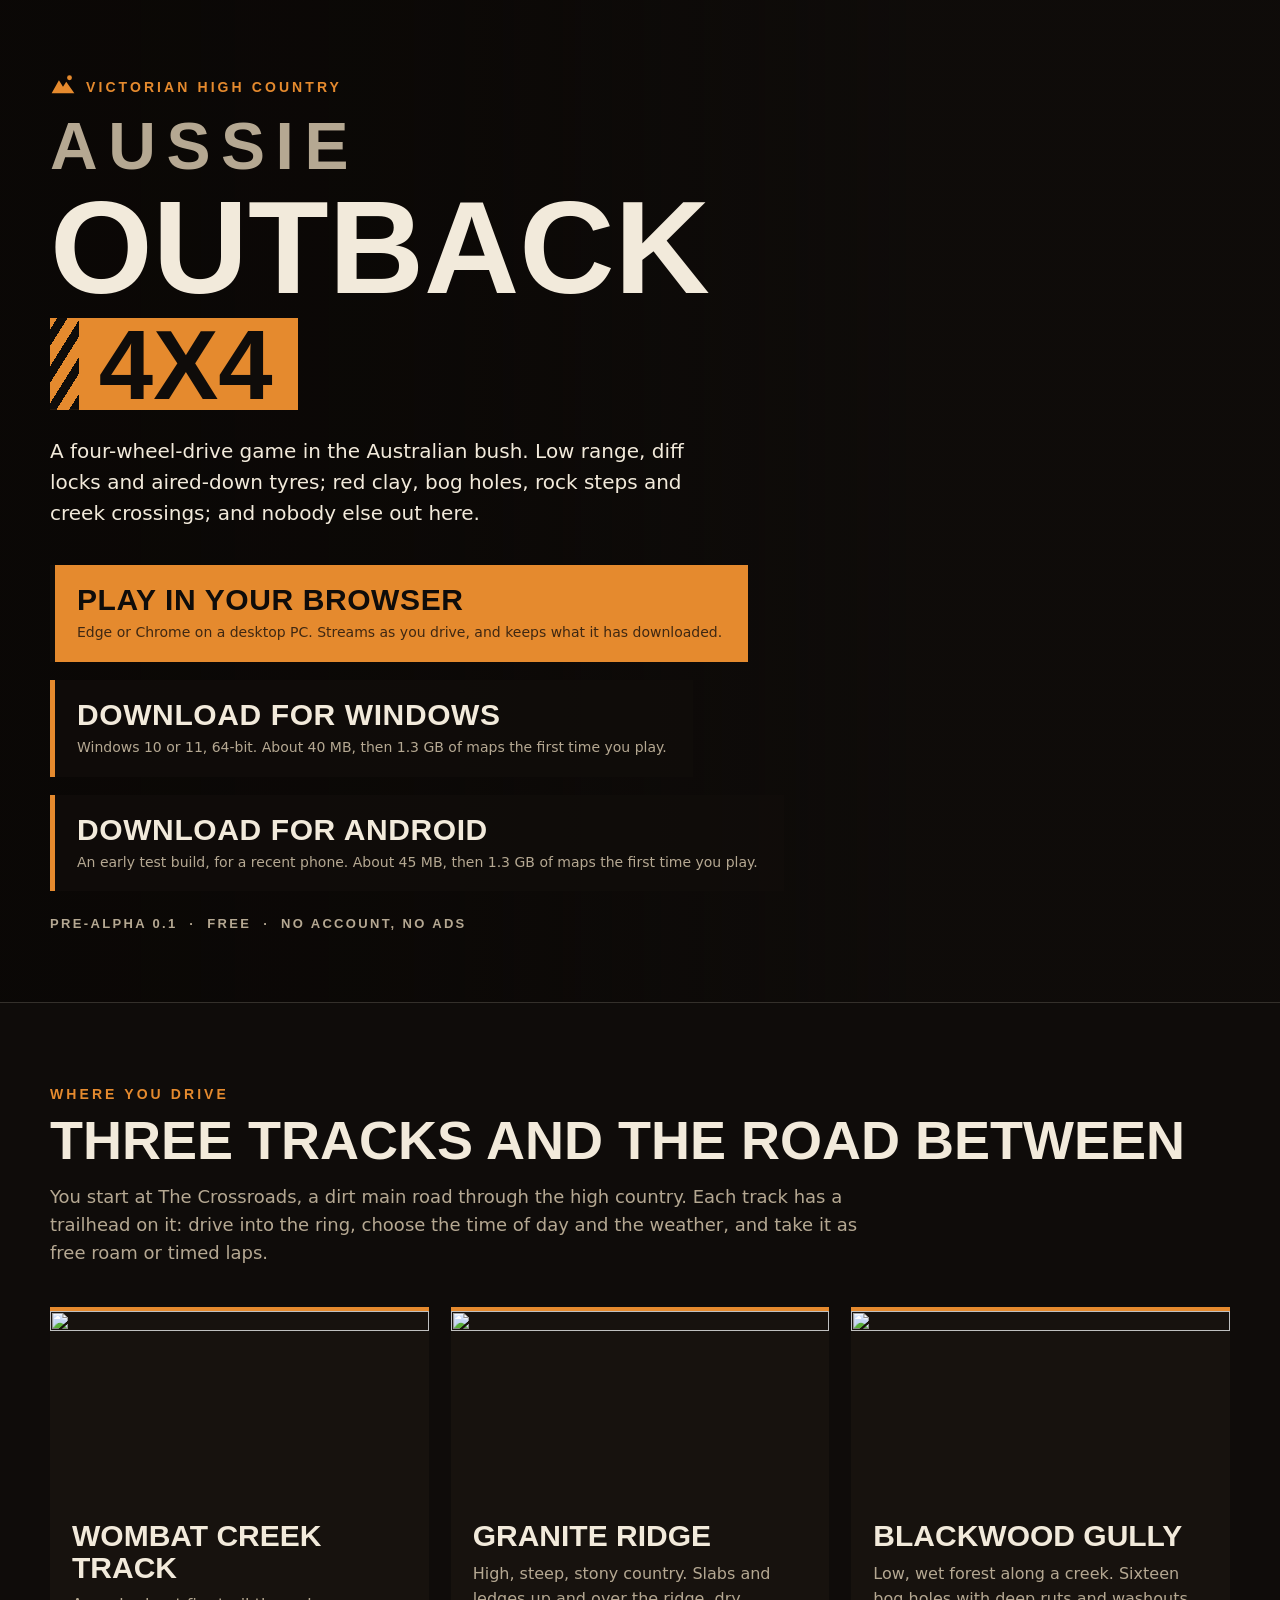
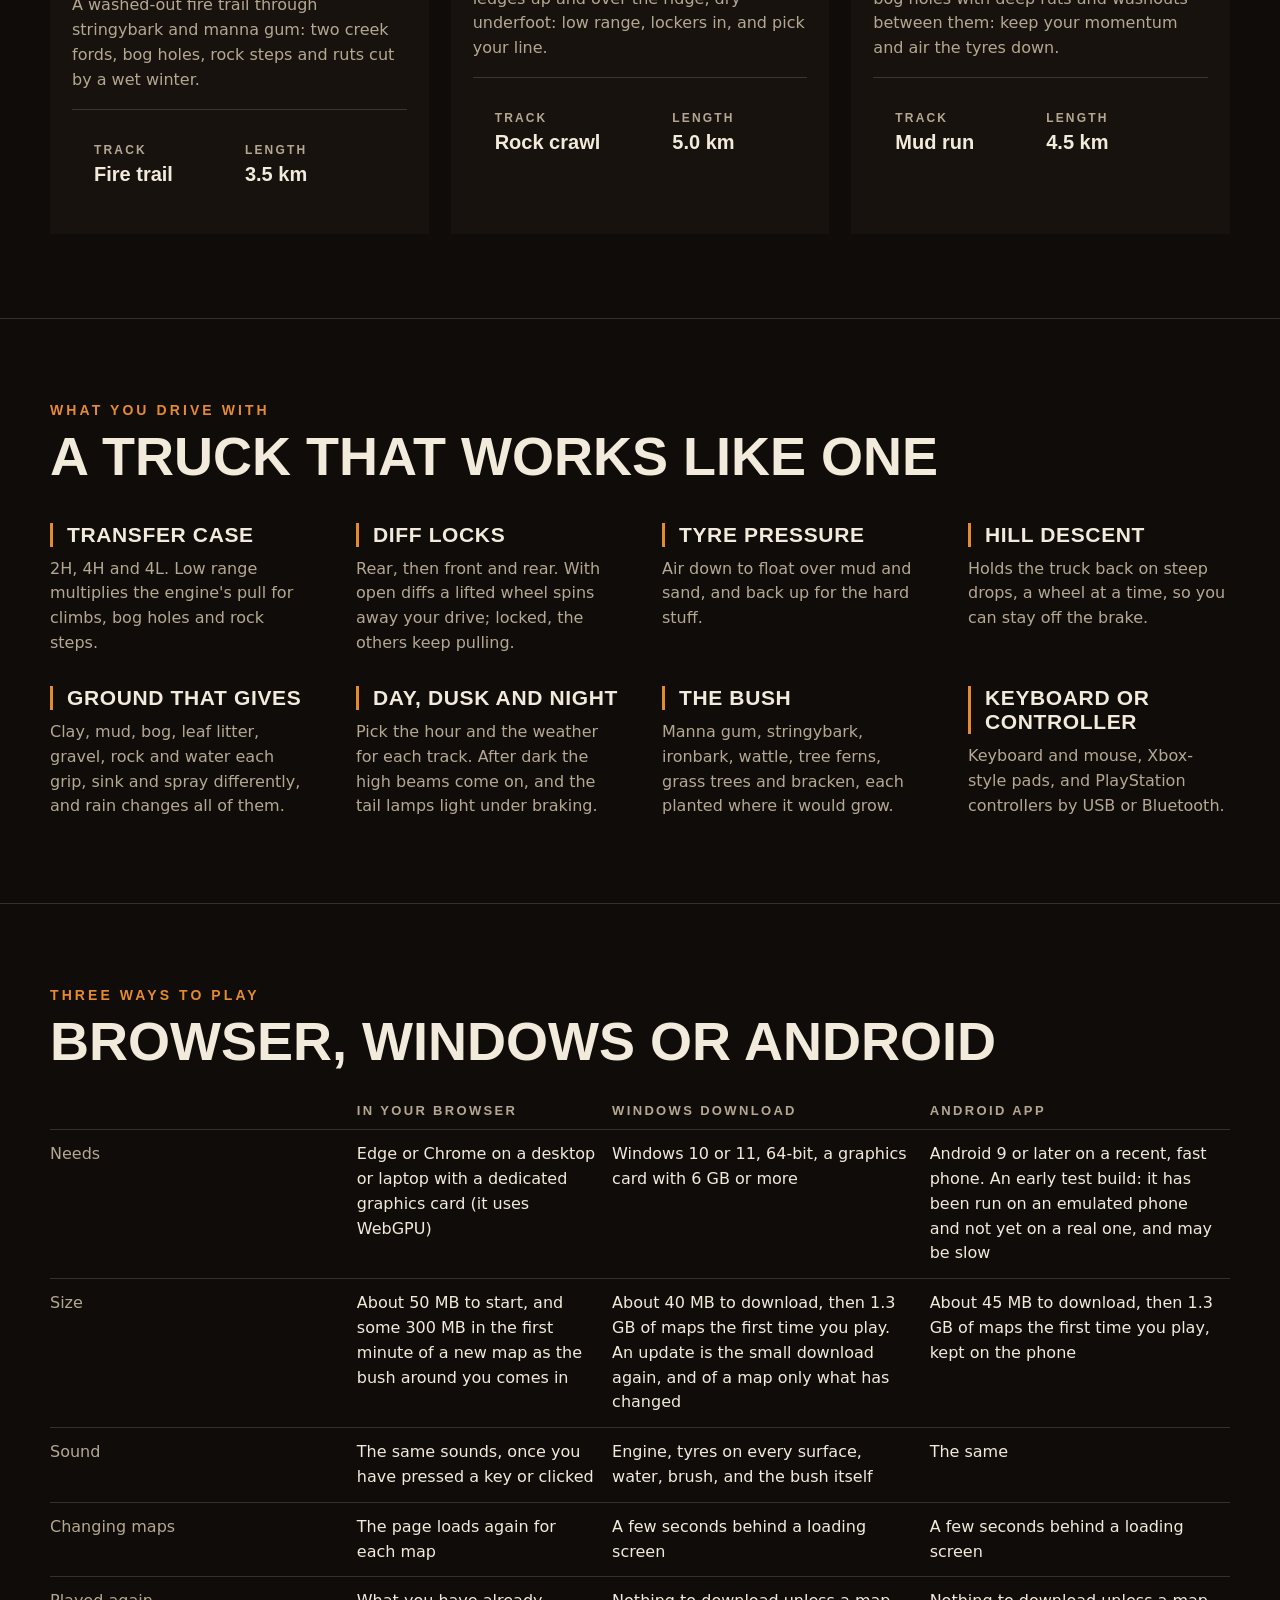
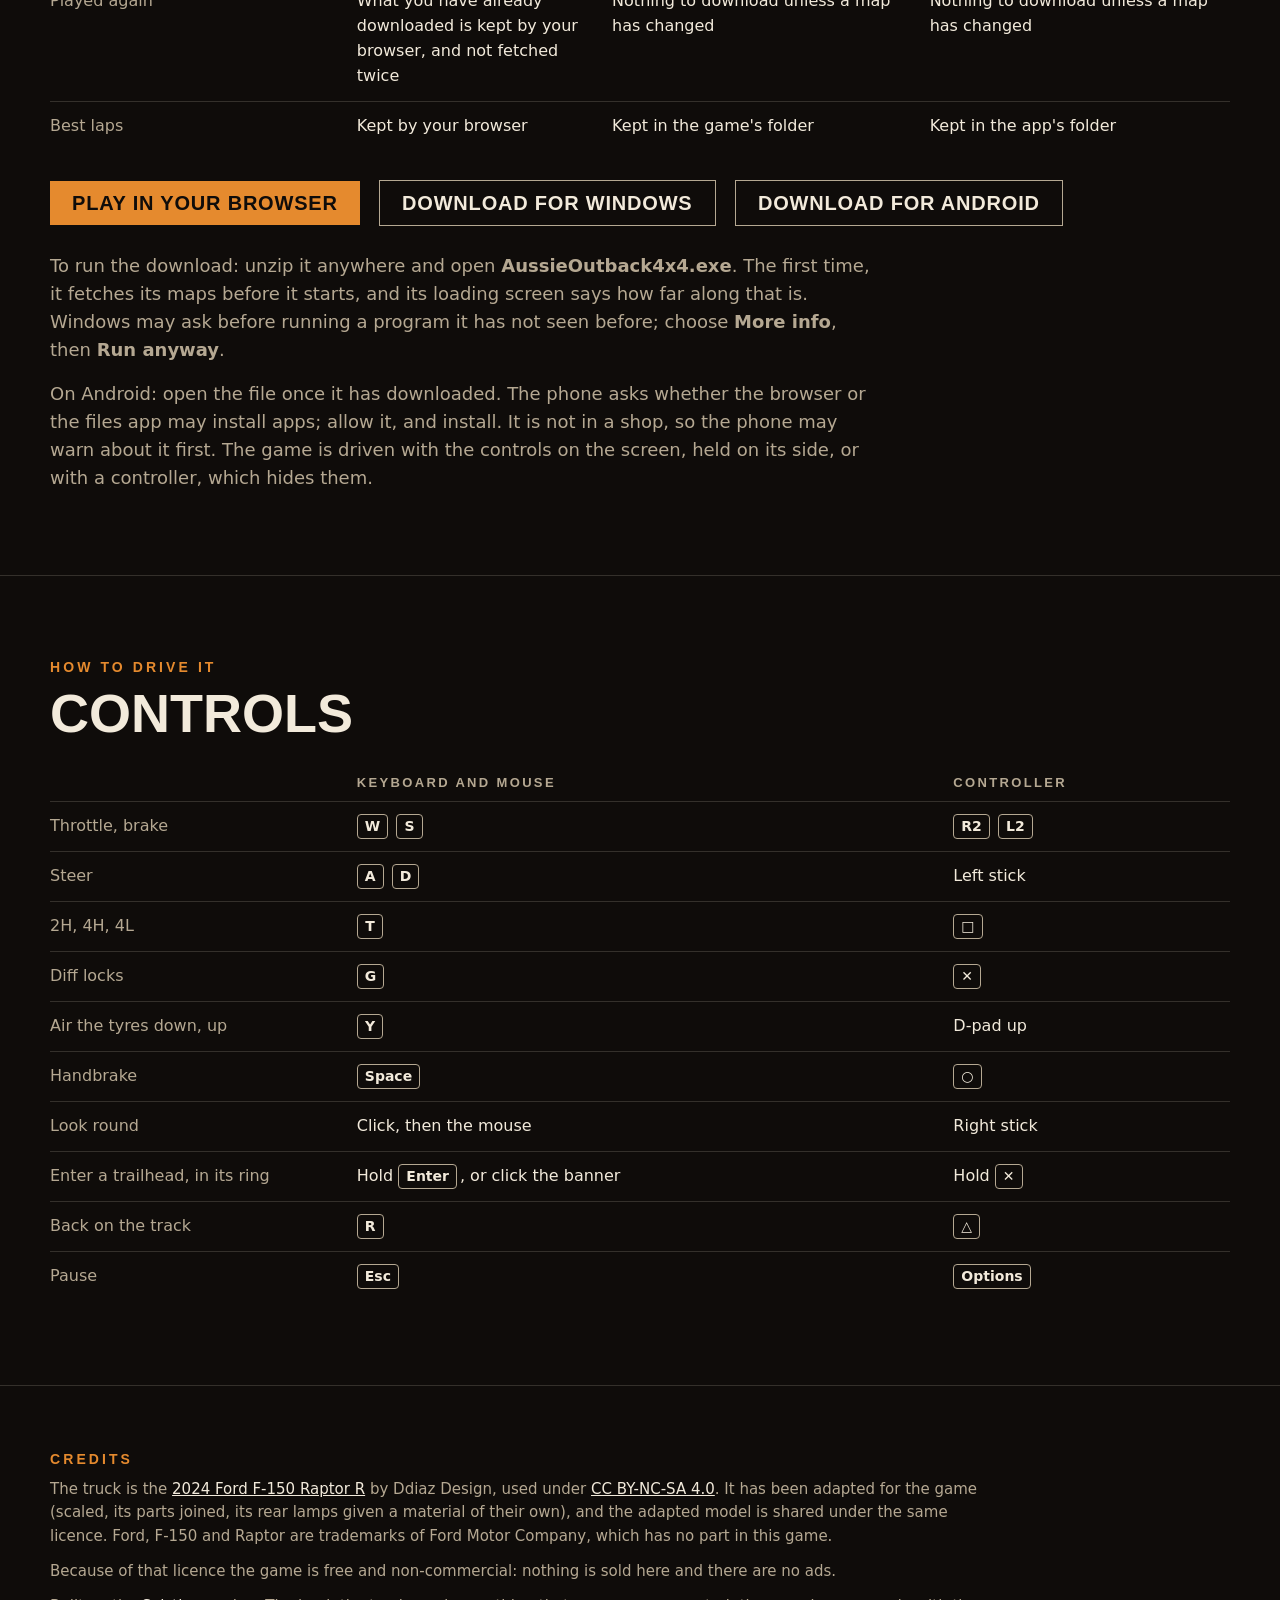
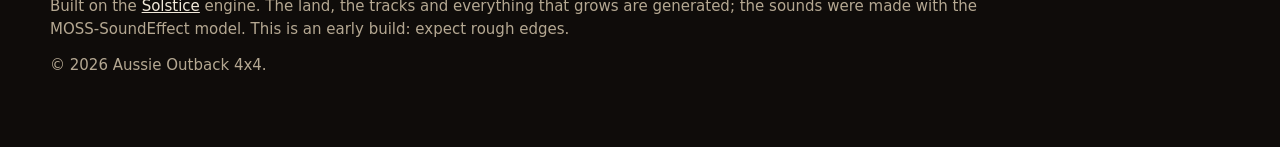
==== commit 6a9bd720: "Offer the Android app on the site The home page has a third way to play: a card for the Android app " ====
--- a/site/index.html
+++ b/site/index.html
@@ -104,6 +104,10 @@
       <a class="way" href="download/AussieOutback4x4-windows.zip" download>
         <b>Download for Windows</b>
         <small>Windows 10 or 11, 64-bit. <span data-size>About 40 MB</span>, then 1.3 GB of maps the first time you play.</small>
+      </a>
+      <a class="way" href="download/AussieOutback4x4.apk" download>
+        <b>Download for Android</b>
+        <small>An early test build, for a recent phone. <span data-apk-size>About 45 MB</span>, then 1.3 GB of maps the first time you play.</small>
       </a>
     </div>
     <p class="build">Pre-alpha <span data-version>0.1</span> &nbsp;·&nbsp; free &nbsp;·&nbsp; no account, no ads</p>
@@ -164,23 +168,27 @@
 
 <section id="versions">
   <div class="wrap">
-    <p class="kicker">Two ways to play</p>
-    <h2>Browser or Windows</h2>
+    <p class="kicker">Three ways to play</p>
+    <h2>Browser, Windows or Android</h2>
     <table>
-      <thead><tr><th></th><th>In your browser</th><th>Windows download</th></tr></thead>
+      <thead><tr><th></th><th>In your browser</th><th>Windows download</th><th>Android app</th></tr></thead>
       <tbody>
-        <tr><td>Needs</td><td>Edge or Chrome on a desktop or laptop with a dedicated graphics card (it uses WebGPU)</td><td>Windows 10 or 11, 64-bit, a graphics card with 6 GB or more</td></tr>
-        <tr><td>Size</td><td>About 50 MB to start, and some 300 MB in the first minute of a new map as the bush around you comes in</td><td><span data-size>About 40 MB</span> to download, then 1.3 GB of maps the first time you play. An update is the small download again, and of a map only what has changed</td></tr>
-        <tr><td>Sound</td><td>The same sounds, once you have pressed a key or clicked</td><td>Engine, tyres on every surface, water, brush, and the bush itself</td></tr>
-        <tr><td>Changing maps</td><td>The page loads again for each map</td><td>A few seconds behind a loading screen</td></tr>
-        <tr><td>Played again</td><td>What you have already downloaded is kept by your browser, and not fetched twice</td><td>Nothing to download unless a map has changed</td></tr>
-        <tr><td>Best laps</td><td>Kept by your browser</td><td>Kept in the game's folder</td></tr>
+        <tr><td>Needs</td><td>Edge or Chrome on a desktop or laptop with a dedicated graphics card (it uses WebGPU)</td><td>Windows 10 or 11, 64-bit, a graphics card with 6 GB or more</td><td>Android 9 or later on a recent, fast phone. An early test build: it has been run on an emulated phone and not yet on a real one, and may be slow</td></tr>
+        <tr><td>Size</td><td>About 50 MB to start, and some 300 MB in the first minute of a new map as the bush around you comes in</td><td><span data-size>About 40 MB</span> to download, then 1.3 GB of maps the first time you play. An update is the small download again, and of a map only what has changed</td><td><span data-apk-size>About 45 MB</span> to download, then 1.3 GB of maps the first time you play, kept on the phone</td></tr>
+        <tr><td>Sound</td><td>The same sounds, once you have pressed a key or clicked</td><td>Engine, tyres on every surface, water, brush, and the bush itself</td><td>The same</td></tr>
+        <tr><td>Changing maps</td><td>The page loads again for each map</td><td>A few seconds behind a loading screen</td><td>A few seconds behind a loading screen</td></tr>
+        <tr><td>Played again</td><td>What you have already downloaded is kept by your browser, and not fetched twice</td><td>Nothing to download unless a map has changed</td><td>Nothing to download unless a map has changed</td></tr>
+        <tr><td>Best laps</td><td>Kept by your browser</td><td>Kept in the game's folder</td><td>Kept in the app's folder</td></tr>
       </tbody>
     </table>
     <a class="get" href="play/">Play in your browser</a>
     <a class="get second" href="download/AussieOutback4x4-windows.zip" download>Download for Windows</a>
+    <a class="get second" href="download/AussieOutback4x4.apk" download>Download for Android</a>
     <p class="intro" style="margin-top: 26px">To run the download: unzip it anywhere and open <b>AussieOutback4x4.exe</b>. The first time, it fetches its maps
       before it starts, and its loading screen says how far along that is. Windows may ask before running a program it has not seen before; choose <b>More info</b>, then <b>Run anyway</b>.</p>
+    <p class="intro">On Android: open the file once it has downloaded. The phone asks whether the browser or the files app may install apps; allow it,
+      and install. It is not in a shop, so the phone may warn about it first. The game is driven with the controls on the screen, held on its side,
+      or with a controller, which hides them.</p>
   </div>
 </section>
 
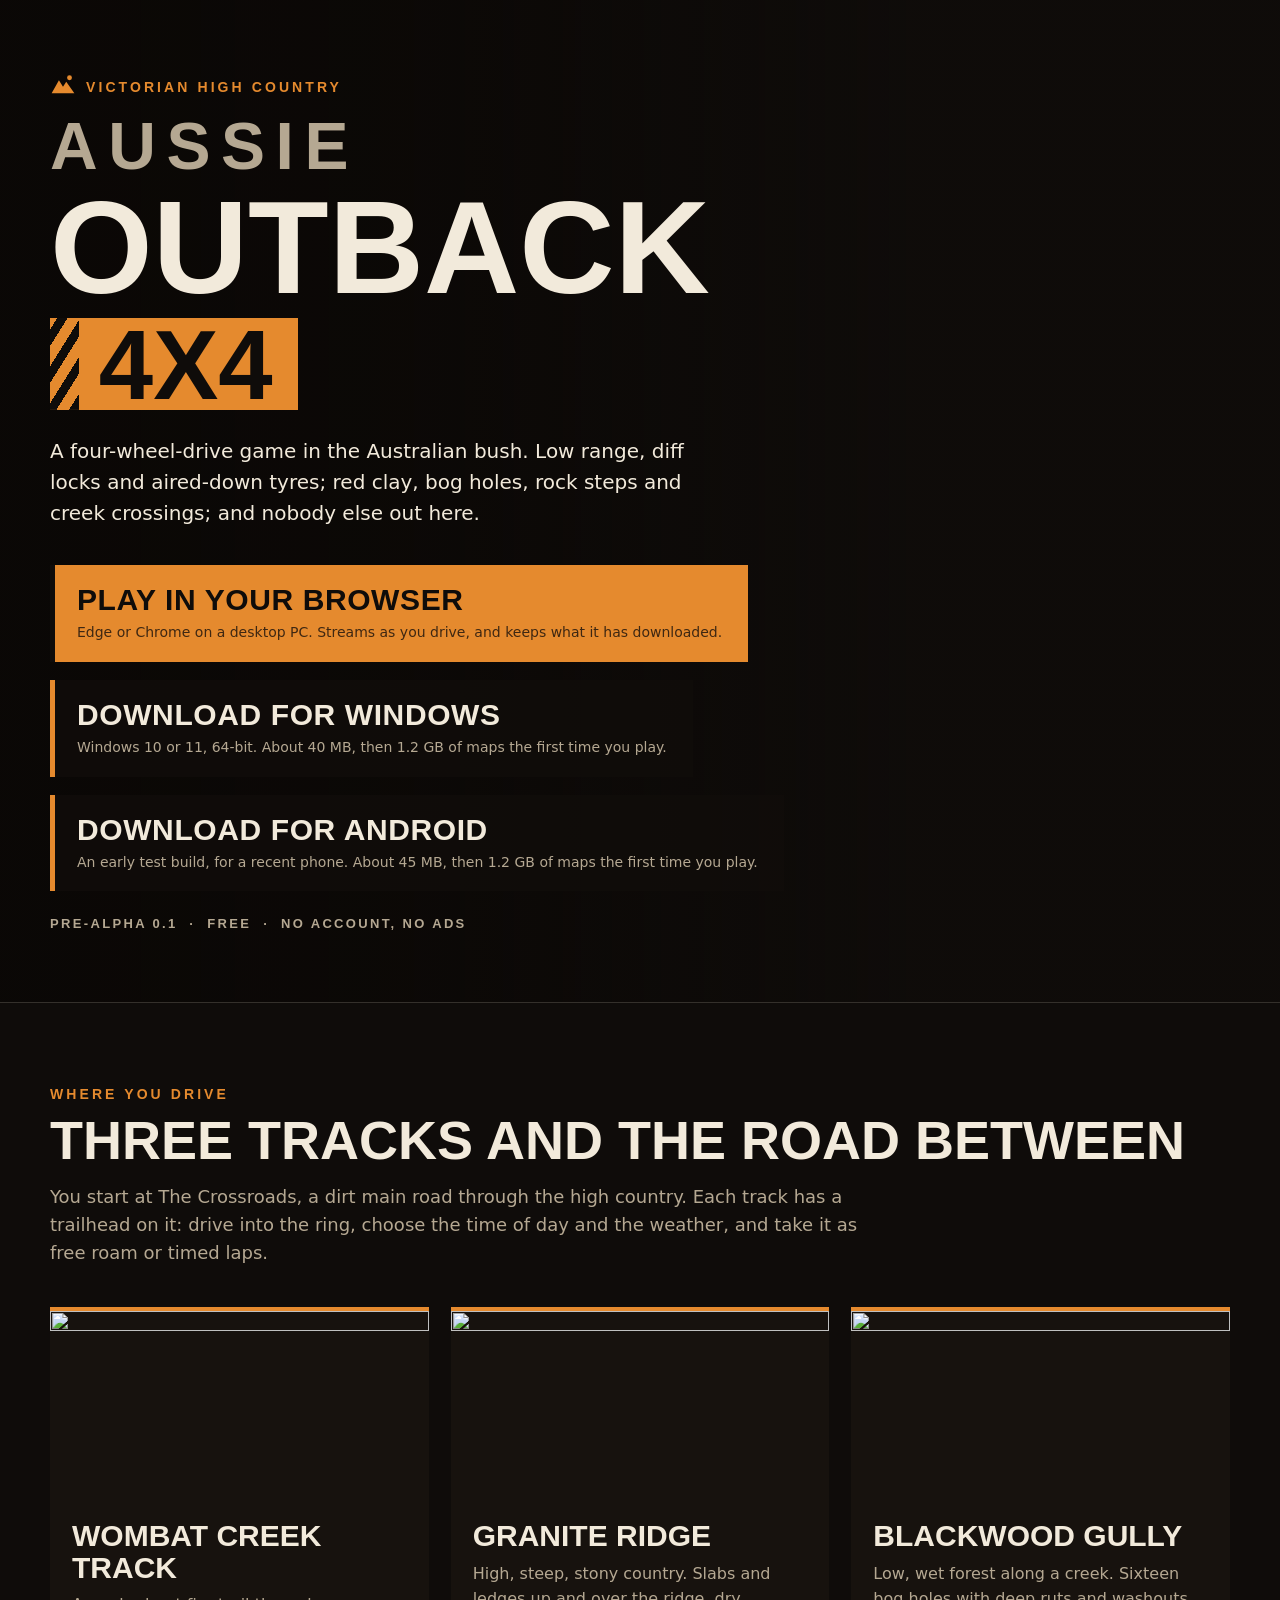
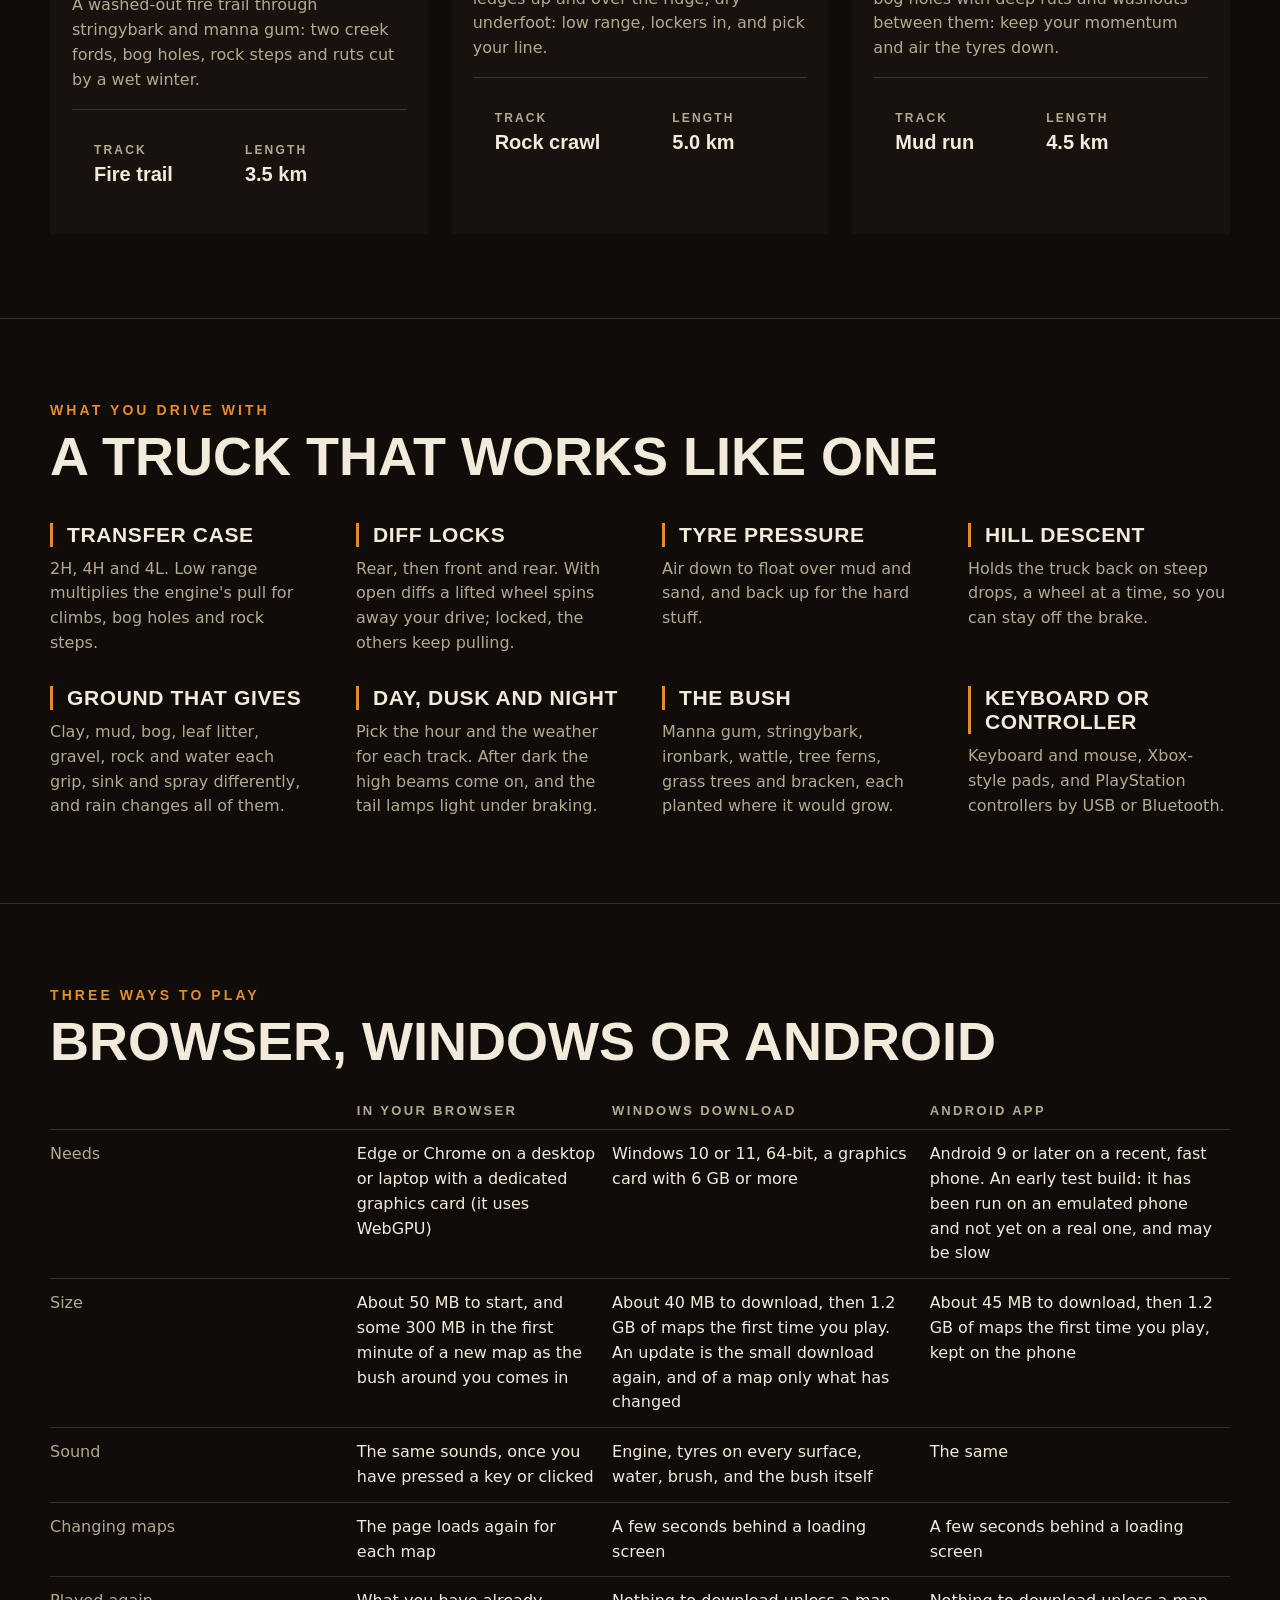
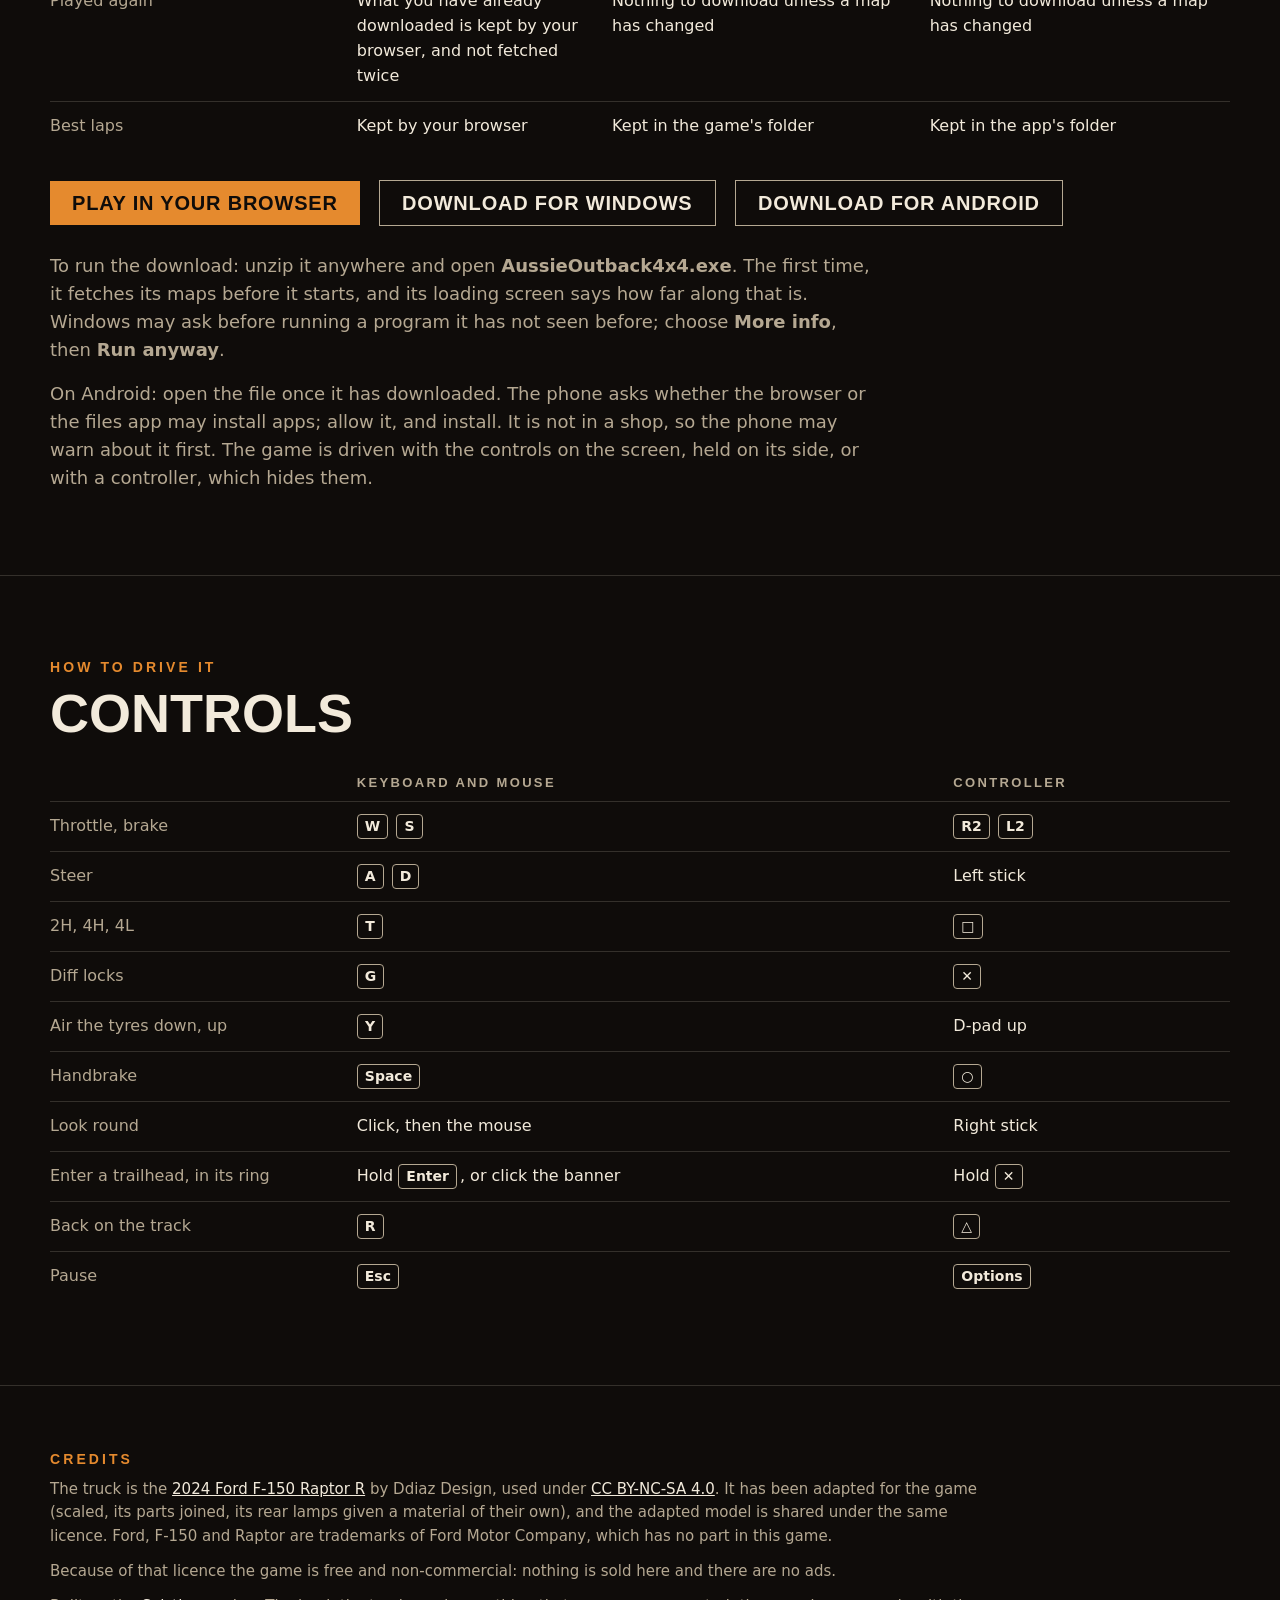
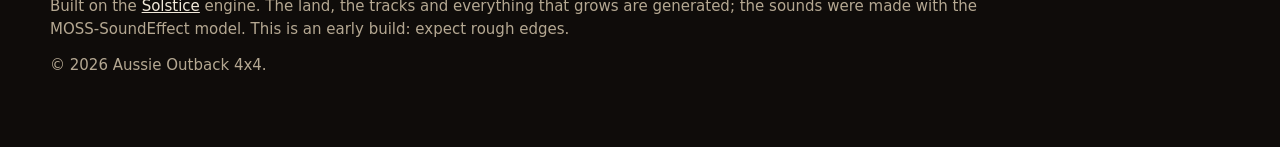
==== commit 7f2e04d1: "Gold as a living: a town to sell in, nuggets as real things, and one shared file The day's loop is w" ====
--- a/site/index.html
+++ b/site/index.html
@@ -103,11 +103,11 @@
       </a>
       <a class="way" href="download/AussieOutback4x4-windows.zip" download>
         <b>Download for Windows</b>
-        <small>Windows 10 or 11, 64-bit. <span data-size>About 40 MB</span>, then 1.3 GB of maps the first time you play.</small>
+        <small>Windows 10 or 11, 64-bit. <span data-size>About 40 MB</span>, then 1.2 GB of maps the first time you play.</small>
       </a>
       <a class="way" href="download/AussieOutback4x4.apk" download>
         <b>Download for Android</b>
-        <small>An early test build, for a recent phone. <span data-apk-size>About 45 MB</span>, then 1.3 GB of maps the first time you play.</small>
+        <small>An early test build, for a recent phone. <span data-apk-size>About 45 MB</span>, then 1.2 GB of maps the first time you play.</small>
       </a>
     </div>
     <p class="build">Pre-alpha <span data-version>0.1</span> &nbsp;·&nbsp; free &nbsp;·&nbsp; no account, no ads</p>
@@ -174,7 +174,7 @@
       <thead><tr><th></th><th>In your browser</th><th>Windows download</th><th>Android app</th></tr></thead>
       <tbody>
         <tr><td>Needs</td><td>Edge or Chrome on a desktop or laptop with a dedicated graphics card (it uses WebGPU)</td><td>Windows 10 or 11, 64-bit, a graphics card with 6 GB or more</td><td>Android 9 or later on a recent, fast phone. An early test build: it has been run on an emulated phone and not yet on a real one, and may be slow</td></tr>
-        <tr><td>Size</td><td>About 50 MB to start, and some 300 MB in the first minute of a new map as the bush around you comes in</td><td><span data-size>About 40 MB</span> to download, then 1.3 GB of maps the first time you play. An update is the small download again, and of a map only what has changed</td><td><span data-apk-size>About 45 MB</span> to download, then 1.3 GB of maps the first time you play, kept on the phone</td></tr>
+        <tr><td>Size</td><td>About 50 MB to start, and some 300 MB in the first minute of a new map as the bush around you comes in</td><td><span data-size>About 40 MB</span> to download, then 1.2 GB of maps the first time you play. An update is the small download again, and of a map only what has changed</td><td><span data-apk-size>About 45 MB</span> to download, then 1.2 GB of maps the first time you play, kept on the phone</td></tr>
         <tr><td>Sound</td><td>The same sounds, once you have pressed a key or clicked</td><td>Engine, tyres on every surface, water, brush, and the bush itself</td><td>The same</td></tr>
         <tr><td>Changing maps</td><td>The page loads again for each map</td><td>A few seconds behind a loading screen</td><td>A few seconds behind a loading screen</td></tr>
         <tr><td>Played again</td><td>What you have already downloaded is kept by your browser, and not fetched twice</td><td>Nothing to download unless a map has changed</td><td>Nothing to download unless a map has changed</td></tr>
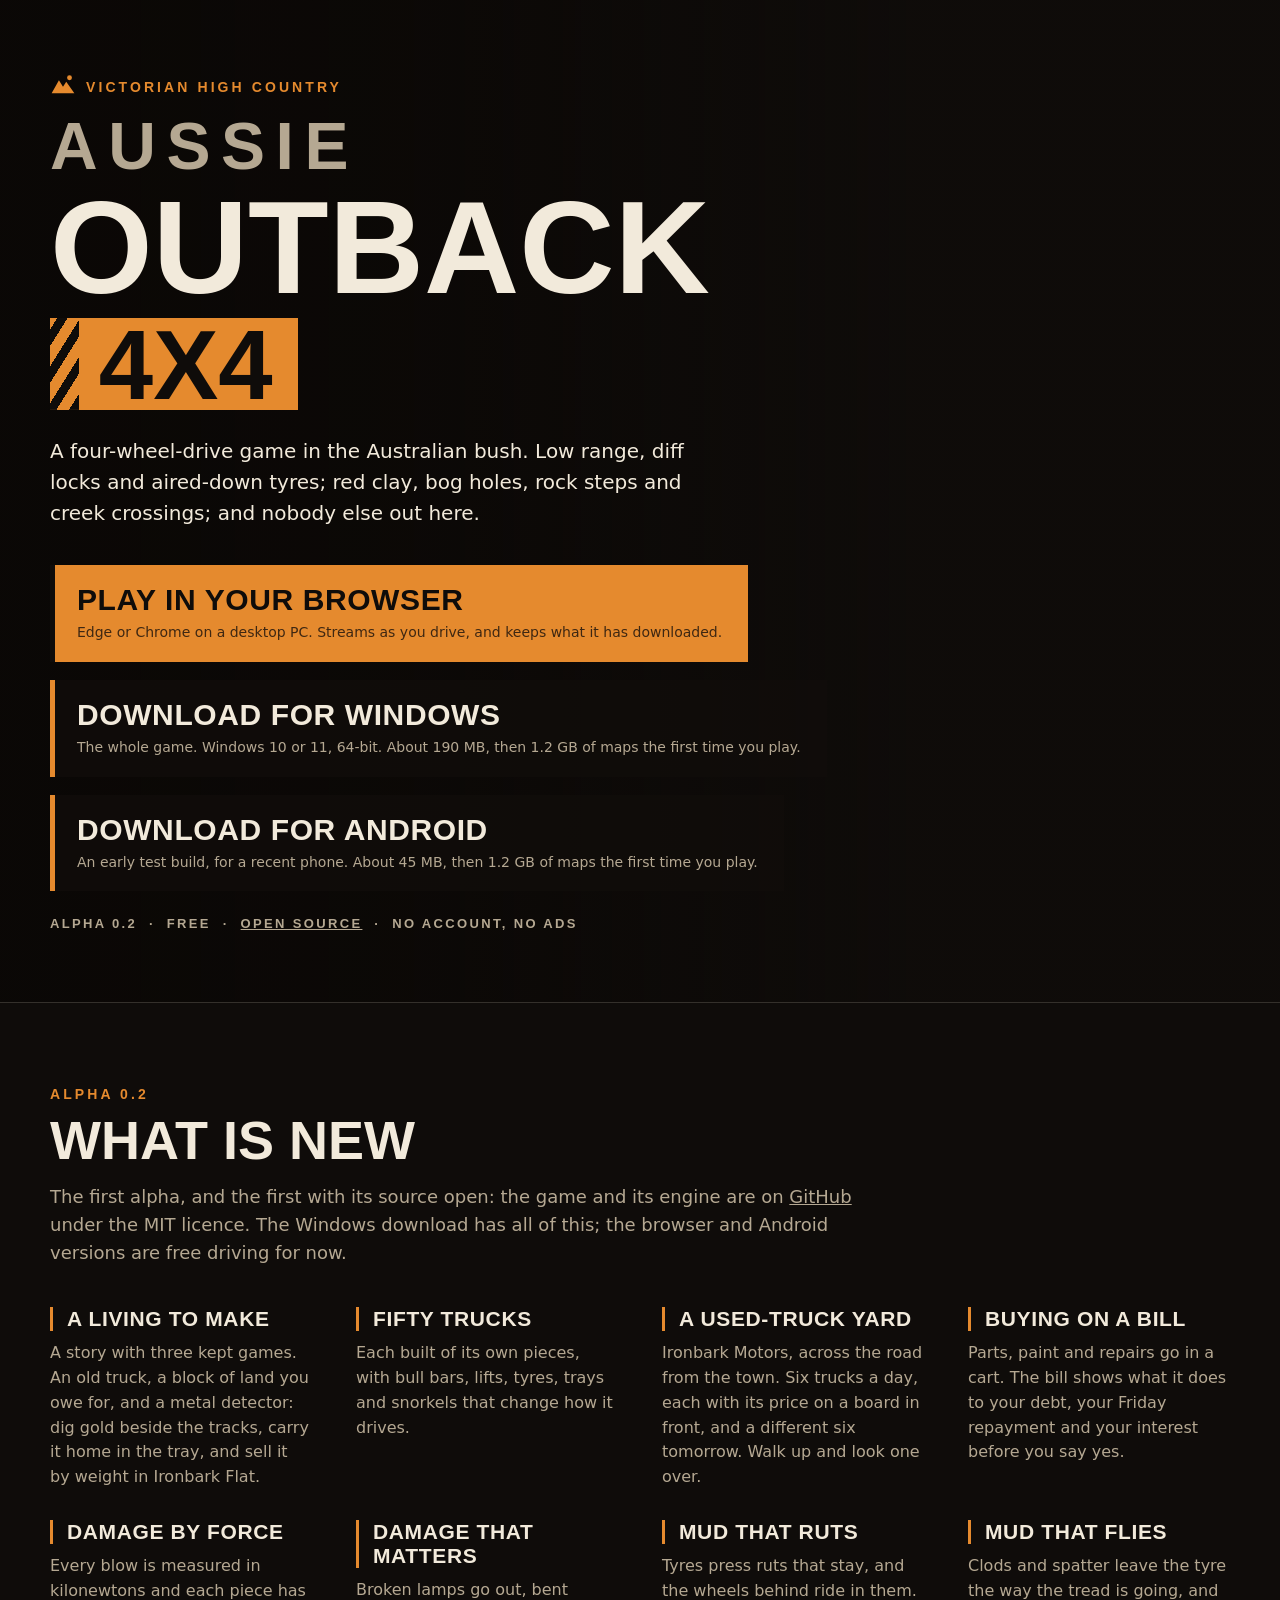
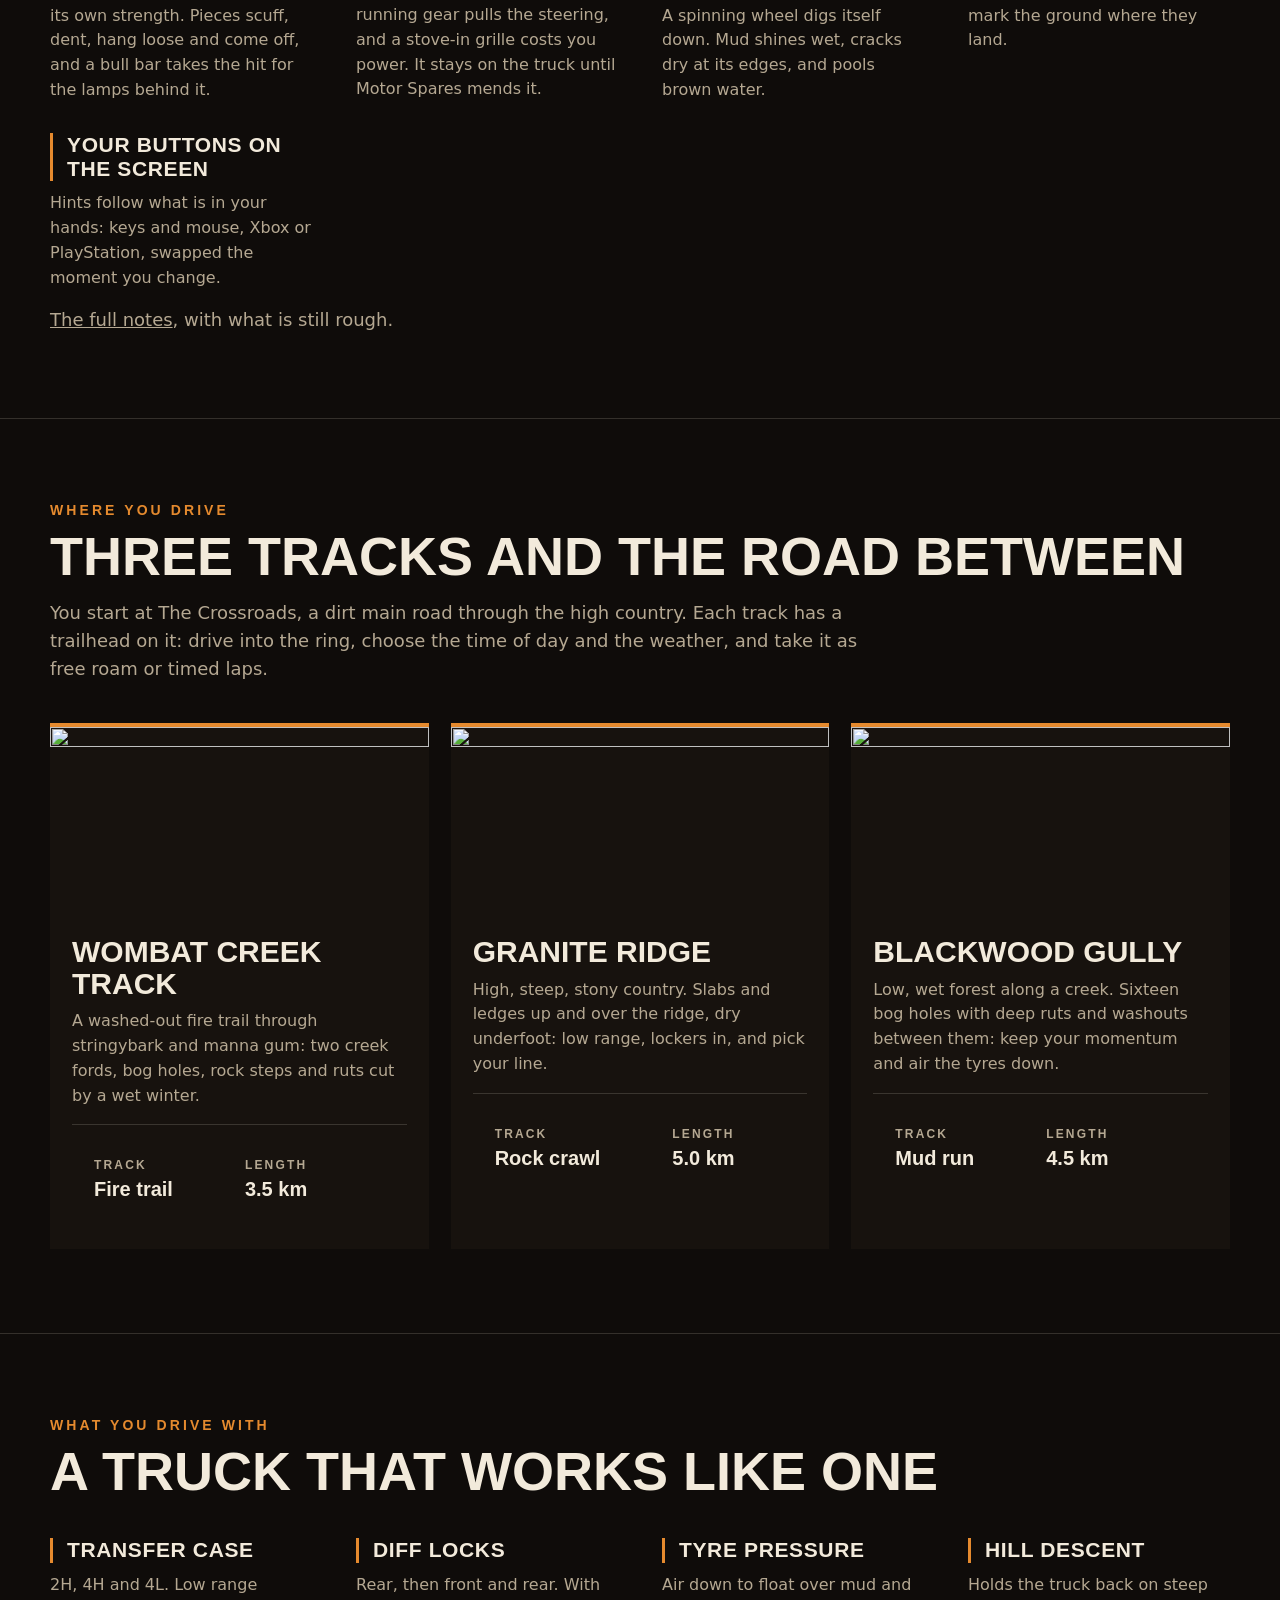
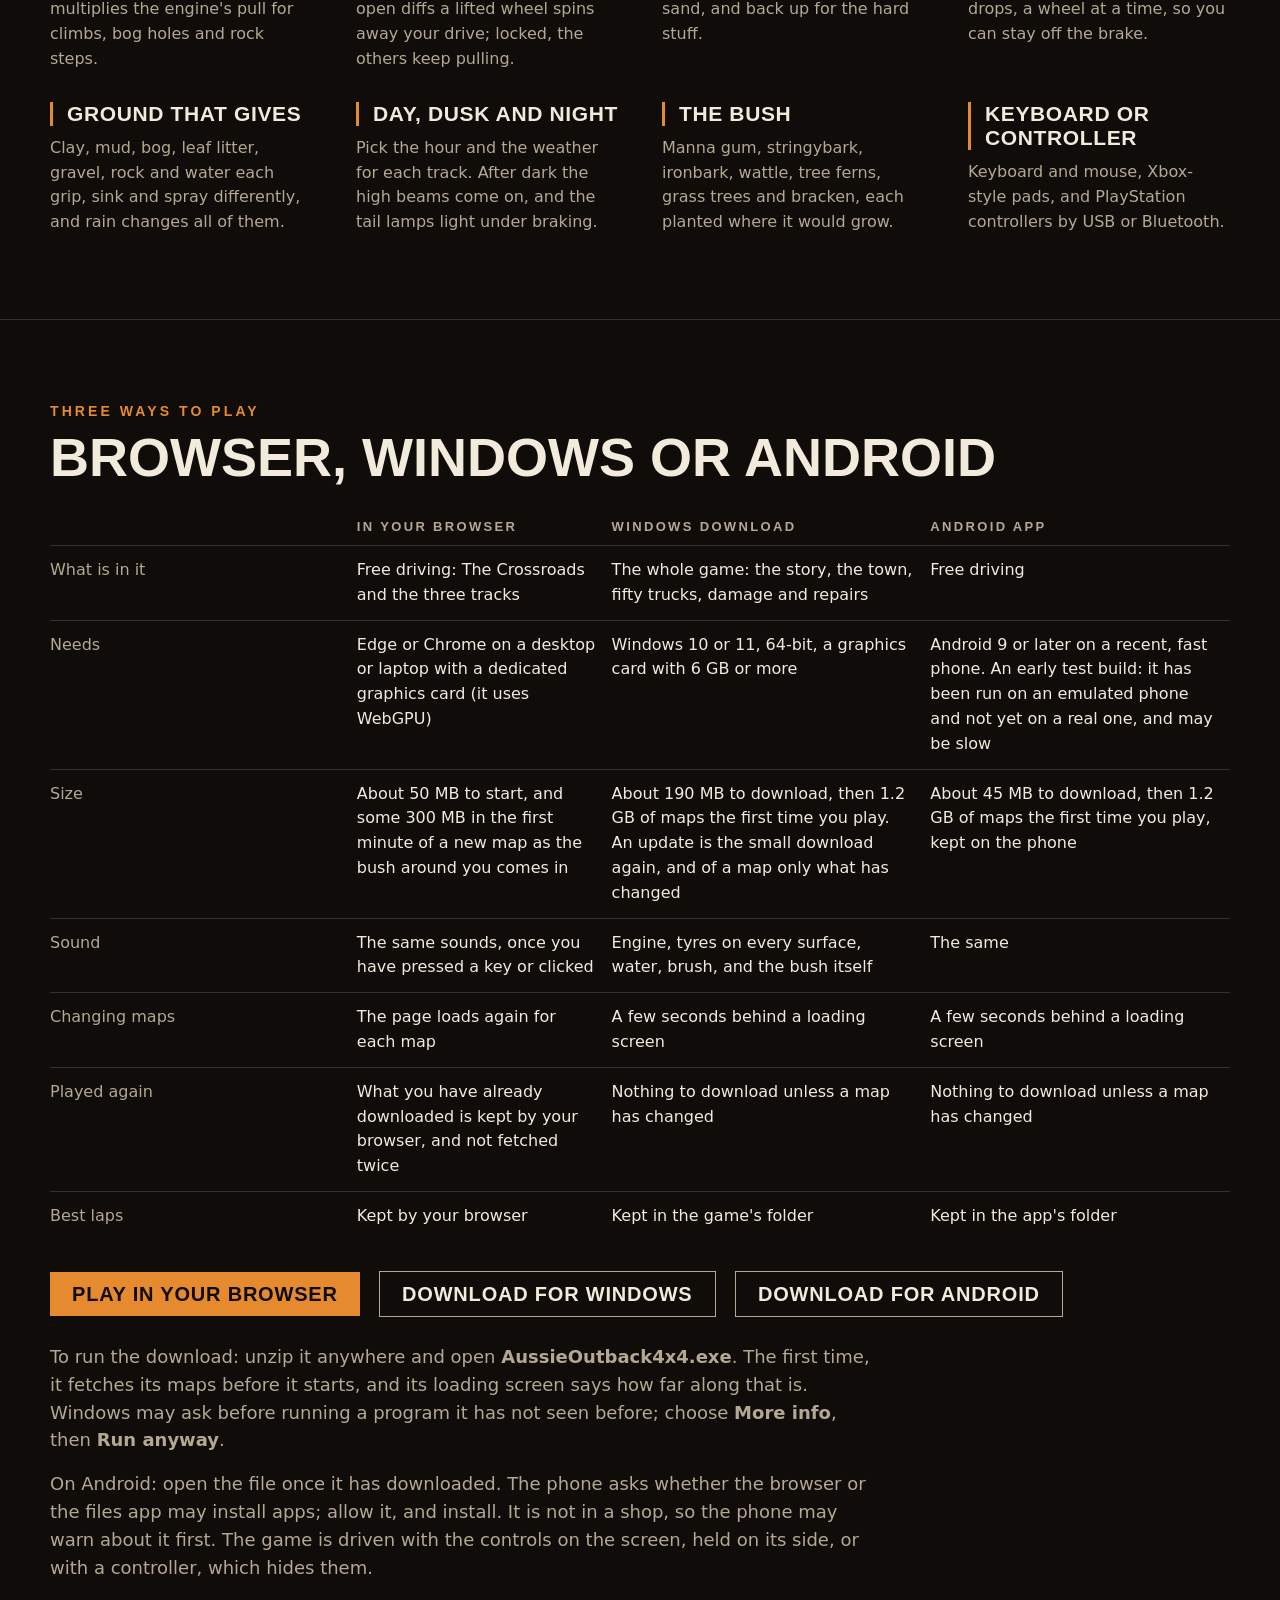
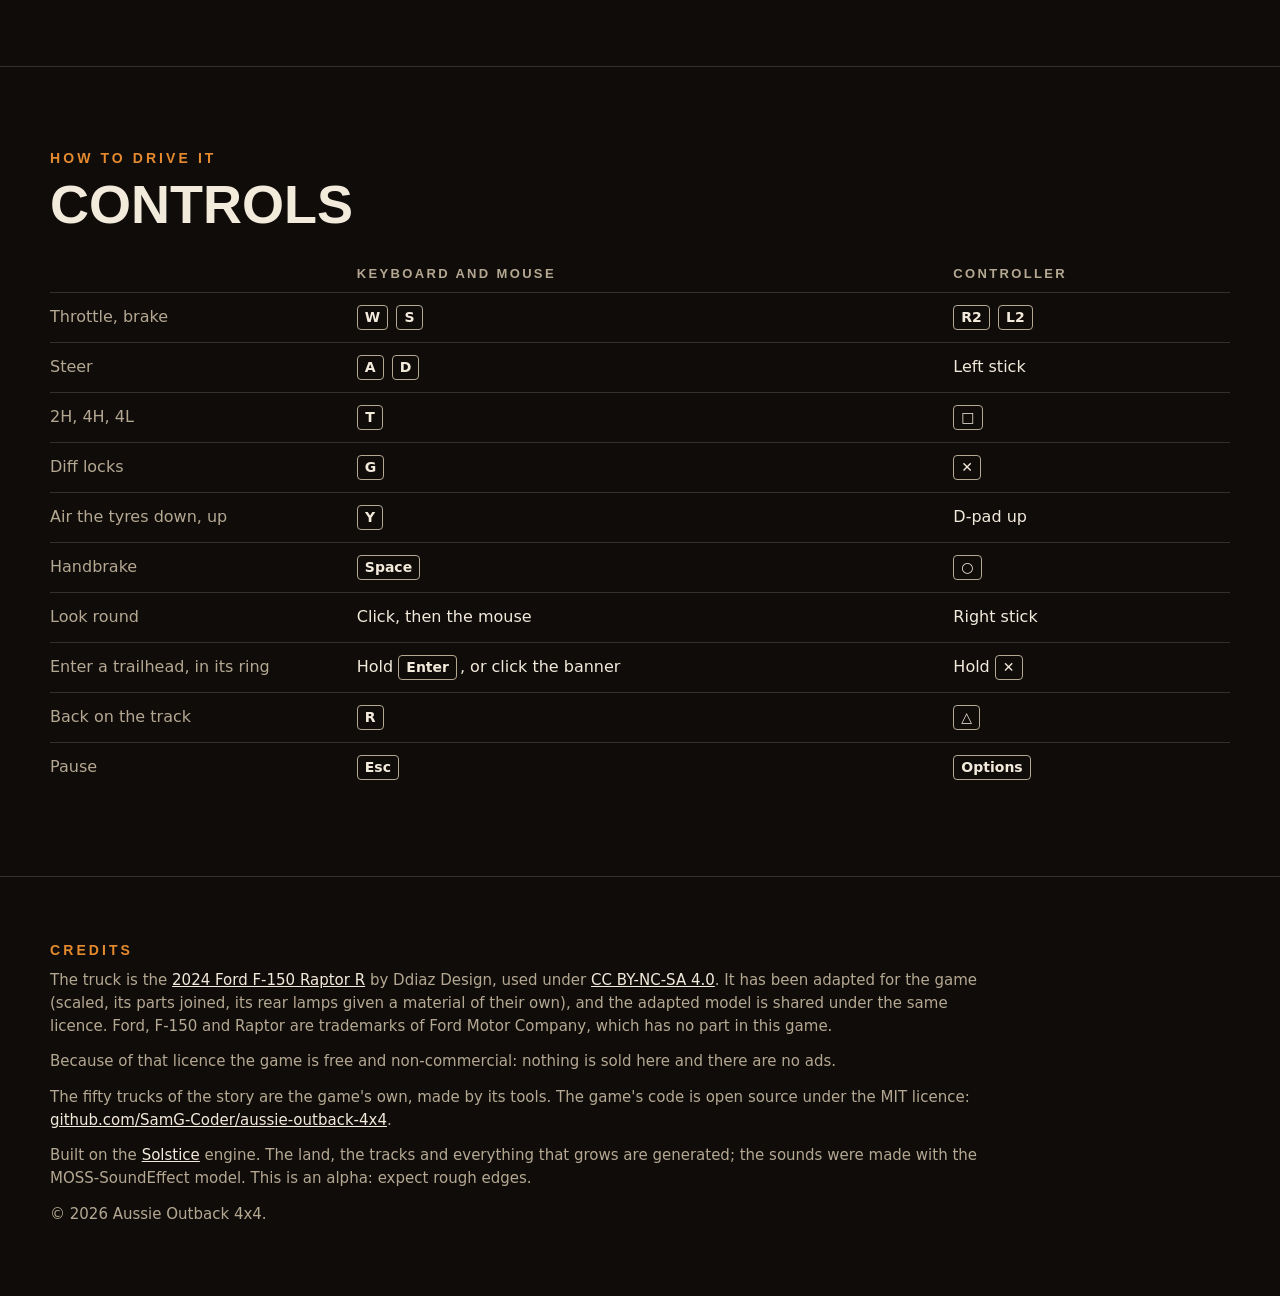
==== commit 45c7cd33: "Alpha 0.2: a used-truck yard, buying on a bill, damage by force, mud that ruts, and each device's ow" ====
--- a/site/index.html
+++ b/site/index.html
@@ -3,9 +3,9 @@
 <meta charset="utf-8">
 <meta name="viewport" content="width=device-width, initial-scale=1">
 <title>Aussie Outback 4x4</title>
-<meta name="description" content="A four-wheel-drive game in the Australian bush: low range, diff locks, mud, rock and creek crossings. Play it in your browser or download it for Windows.">
+<meta name="description" content="A free, open-source four-wheel-drive game in the Australian bush: low range, diff locks, mud that ruts, trucks that bend, and gold to dig. Play it in your browser or download it for Windows.">
 <meta property="og:title" content="Aussie Outback 4x4">
-<meta property="og:description" content="Low range, diff locks, mud, rock and creek crossings in the Victorian high country. Play in your browser or download for Windows.">
+<meta property="og:description" content="Low range, diff locks, mud that ruts and trucks that bend in the Victorian high country. Free and open source. Play in your browser or download for Windows.">
 <meta property="og:image" content="https://rust4x4.com/play/ui/art/wombat.jpg">
 <meta name="theme-color" content="#0f0c0a">
 <style>
@@ -103,16 +103,44 @@
       </a>
       <a class="way" href="download/AussieOutback4x4-windows.zip" download>
         <b>Download for Windows</b>
-        <small>Windows 10 or 11, 64-bit. <span data-size>About 40 MB</span>, then 1.2 GB of maps the first time you play.</small>
+        <small>The whole game. Windows 10 or 11, 64-bit. <span data-size>About 190 MB</span>, then 1.2 GB of maps the first time you play.</small>
       </a>
       <a class="way" href="download/AussieOutback4x4.apk" download>
         <b>Download for Android</b>
         <small>An early test build, for a recent phone. <span data-apk-size>About 45 MB</span>, then 1.2 GB of maps the first time you play.</small>
       </a>
     </div>
-    <p class="build">Pre-alpha <span data-version>0.1</span> &nbsp;·&nbsp; free &nbsp;·&nbsp; no account, no ads</p>
+    <p class="build">Alpha <span data-version>0.2</span> &nbsp;·&nbsp; free &nbsp;·&nbsp; <a href="https://github.com/SamG-Coder/aussie-outback-4x4">open source</a> &nbsp;·&nbsp; no account, no ads</p>
   </div>
 </header>
+
+<section id="new">
+  <div class="wrap">
+    <p class="kicker">Alpha 0.2</p>
+    <h2>What is new</h2>
+    <p class="intro">The first alpha, and the first with its source open: the game and its engine are on
+      <a href="https://github.com/SamG-Coder/aussie-outback-4x4">GitHub</a> under the MIT licence.
+      The Windows download has all of this; the browser and Android versions are free driving for now.</p>
+    <div class="bits">
+      <div><h3>A living to make</h3><p>A story with three kept games. An old truck, a block of land you owe for, and a metal detector:
+        dig gold beside the tracks, carry it home in the tray, and sell it by weight in Ironbark Flat.</p></div>
+      <div><h3>Fifty trucks</h3><p>Each built of its own pieces, with bull bars, lifts, tyres, trays and snorkels that change how it drives.</p></div>
+      <div><h3>A used-truck yard</h3><p>Ironbark Motors, across the road from the town. Six trucks a day, each with its price on a board in front,
+        and a different six tomorrow. Walk up and look one over.</p></div>
+      <div><h3>Buying on a bill</h3><p>Parts, paint and repairs go in a cart. The bill shows what it does to your debt, your Friday repayment
+        and your interest before you say yes.</p></div>
+      <div><h3>Damage by force</h3><p>Every blow is measured in kilonewtons and each piece has its own strength. Pieces scuff, dent,
+        hang loose and come off, and a bull bar takes the hit for the lamps behind it.</p></div>
+      <div><h3>Damage that matters</h3><p>Broken lamps go out, bent running gear pulls the steering, and a stove-in grille costs you power.
+        It stays on the truck until Motor Spares mends it.</p></div>
+      <div><h3>Mud that ruts</h3><p>Tyres press ruts that stay, and the wheels behind ride in them. A spinning wheel digs itself down.
+        Mud shines wet, cracks dry at its edges, and pools brown water.</p></div>
+      <div><h3>Mud that flies</h3><p>Clods and spatter leave the tyre the way the tread is going, and mark the ground where they land.</p></div>
+      <div><h3>Your buttons on the screen</h3><p>Hints follow what is in your hands: keys and mouse, Xbox or PlayStation, swapped the moment you change.</p></div>
+    </div>
+    <p class="intro"><a href="https://github.com/SamG-Coder/aussie-outback-4x4/blob/main/CHANGELOG.md">The full notes</a>, with what is still rough.</p>
+  </div>
+</section>
 
 <section id="tracks">
   <div class="wrap">
@@ -173,8 +201,9 @@
     <table>
       <thead><tr><th></th><th>In your browser</th><th>Windows download</th><th>Android app</th></tr></thead>
       <tbody>
+        <tr><td>What is in it</td><td>Free driving: The Crossroads and the three tracks</td><td>The whole game: the story, the town, fifty trucks, damage and repairs</td><td>Free driving</td></tr>
         <tr><td>Needs</td><td>Edge or Chrome on a desktop or laptop with a dedicated graphics card (it uses WebGPU)</td><td>Windows 10 or 11, 64-bit, a graphics card with 6 GB or more</td><td>Android 9 or later on a recent, fast phone. An early test build: it has been run on an emulated phone and not yet on a real one, and may be slow</td></tr>
-        <tr><td>Size</td><td>About 50 MB to start, and some 300 MB in the first minute of a new map as the bush around you comes in</td><td><span data-size>About 40 MB</span> to download, then 1.2 GB of maps the first time you play. An update is the small download again, and of a map only what has changed</td><td><span data-apk-size>About 45 MB</span> to download, then 1.2 GB of maps the first time you play, kept on the phone</td></tr>
+        <tr><td>Size</td><td>About 50 MB to start, and some 300 MB in the first minute of a new map as the bush around you comes in</td><td><span data-size>About 190 MB</span> to download, then 1.2 GB of maps the first time you play. An update is the small download again, and of a map only what has changed</td><td><span data-apk-size>About 45 MB</span> to download, then 1.2 GB of maps the first time you play, kept on the phone</td></tr>
         <tr><td>Sound</td><td>The same sounds, once you have pressed a key or clicked</td><td>Engine, tyres on every surface, water, brush, and the bush itself</td><td>The same</td></tr>
         <tr><td>Changing maps</td><td>The page loads again for each map</td><td>A few seconds behind a loading screen</td><td>A few seconds behind a loading screen</td></tr>
         <tr><td>Played again</td><td>What you have already downloaded is kept by your browser, and not fetched twice</td><td>Nothing to download unless a map has changed</td><td>Nothing to download unless a map has changed</td></tr>
@@ -222,8 +251,10 @@
       (scaled, its parts joined, its rear lamps given a material of their own), and the adapted model is shared under the same licence.
       Ford, F-150 and Raptor are trademarks of Ford Motor Company, which has no part in this game.</p>
     <p>Because of that licence the game is free and non-commercial: nothing is sold here and there are no ads.</p>
+    <p>The fifty trucks of the story are the game's own, made by its tools. The game's code is open source under the MIT licence:
+      <a href="https://github.com/SamG-Coder/aussie-outback-4x4">github.com/SamG-Coder/aussie-outback-4x4</a>.</p>
     <p>Built on the <a href="https://github.com/SamG-Coder/solstice">Solstice</a> engine. The land, the tracks and everything that grows are generated;
-      the sounds were made with the MOSS-SoundEffect model. This is an early build: expect rough edges.</p>
+      the sounds were made with the MOSS-SoundEffect model. This is an alpha: expect rough edges.</p>
     <p>&copy; 2026 Aussie Outback 4x4.</p>
   </div>
 </footer>
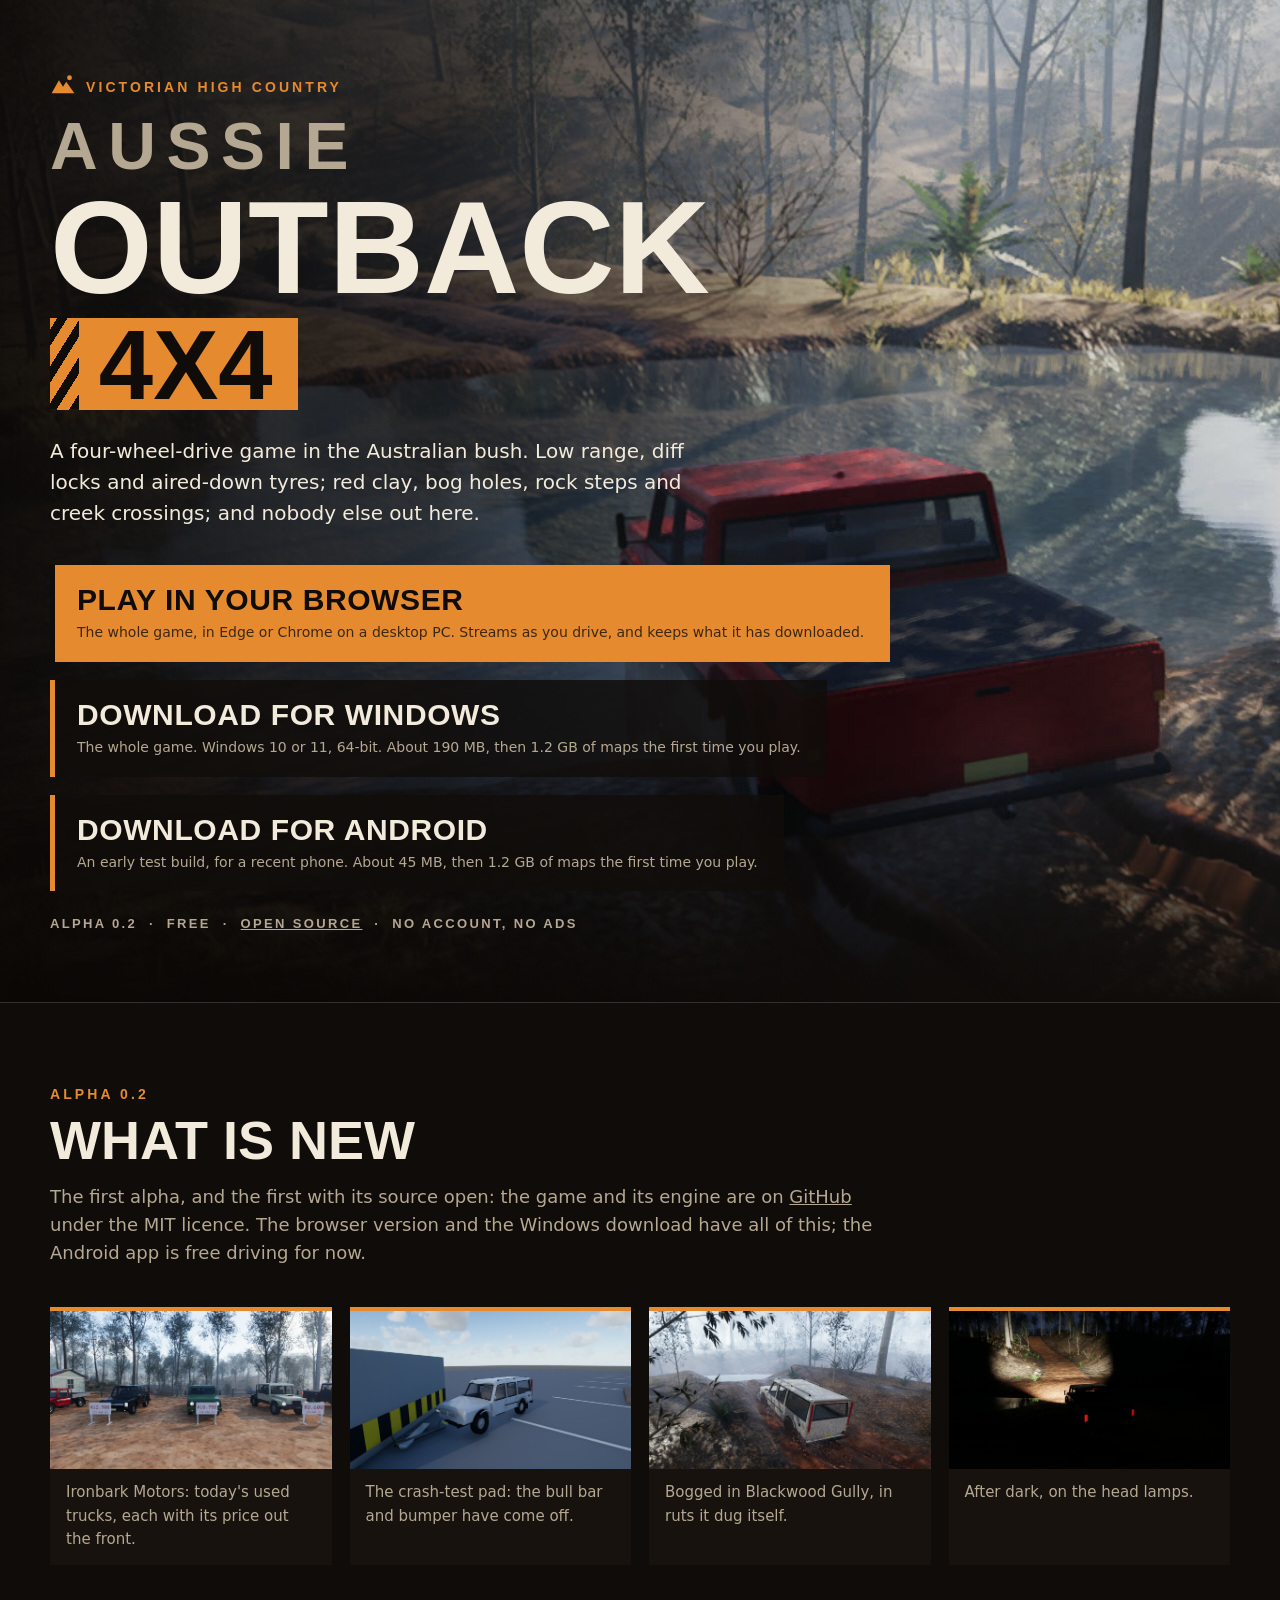
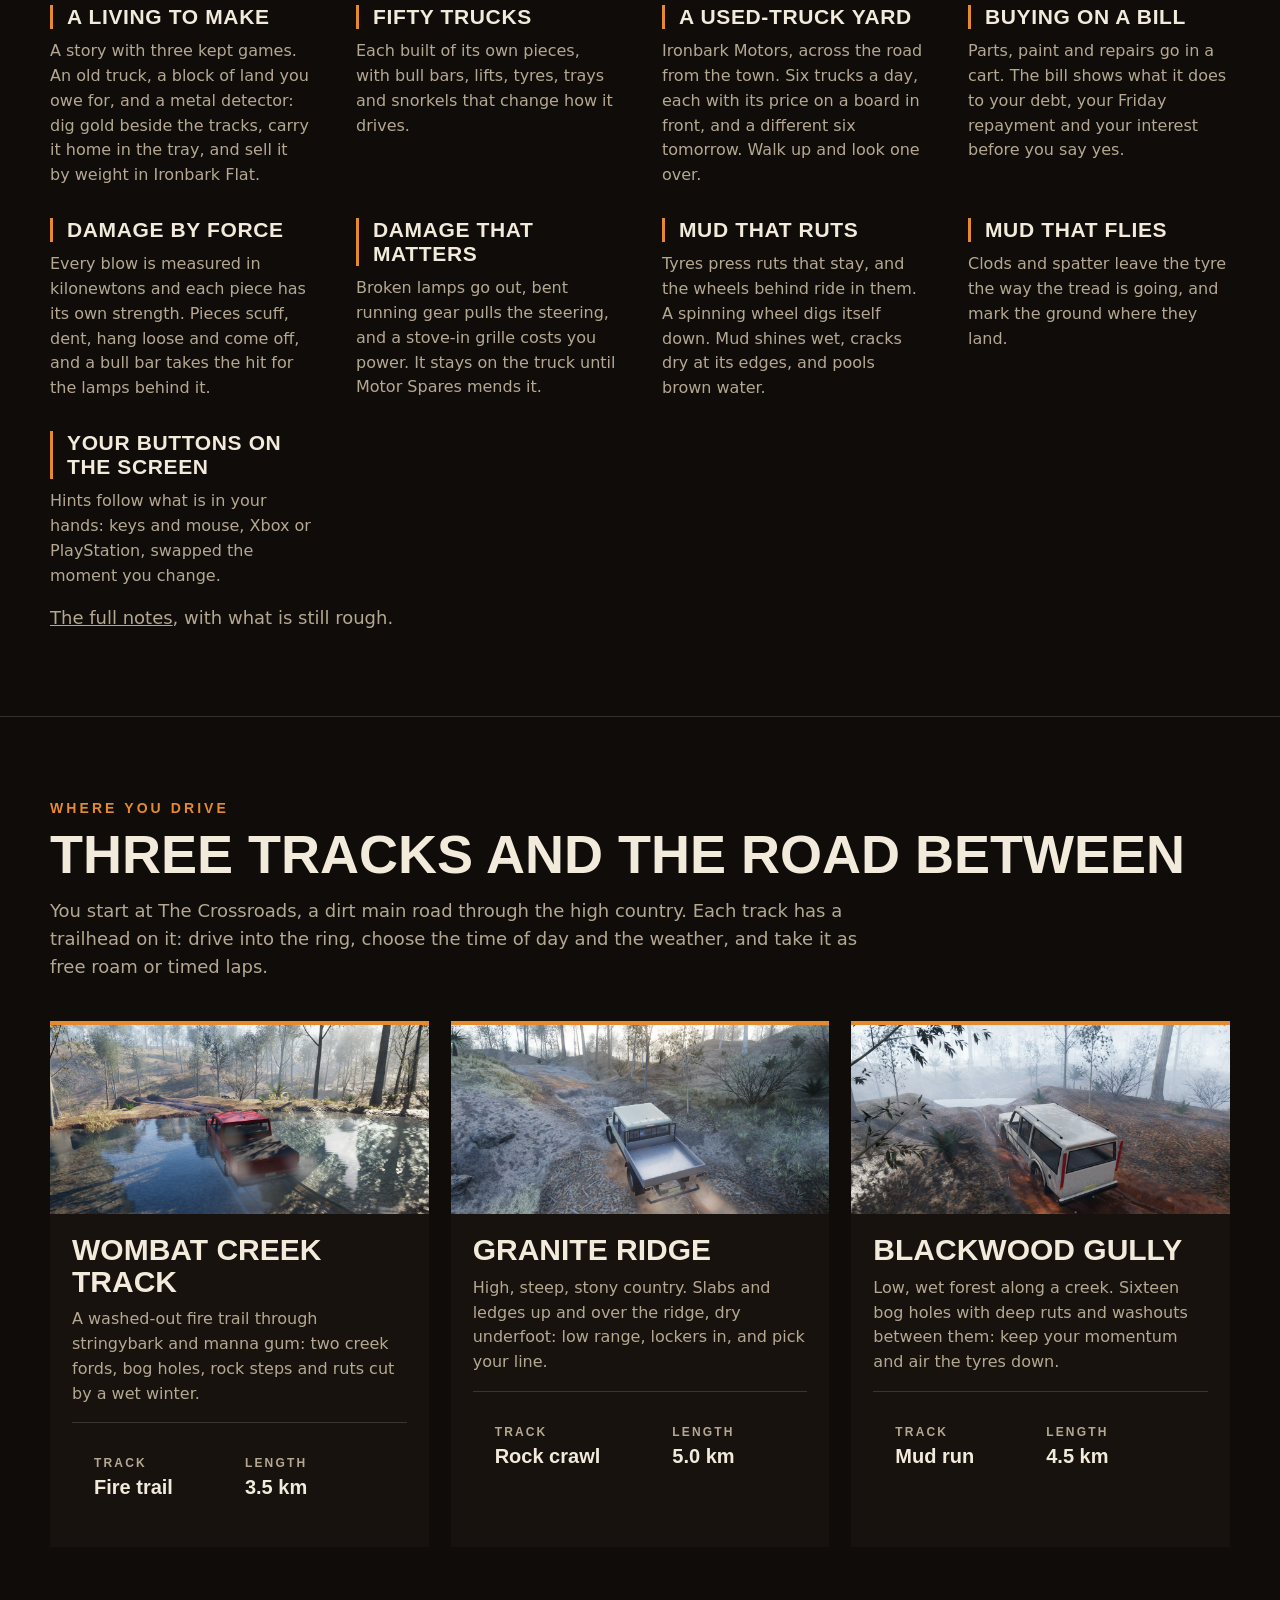
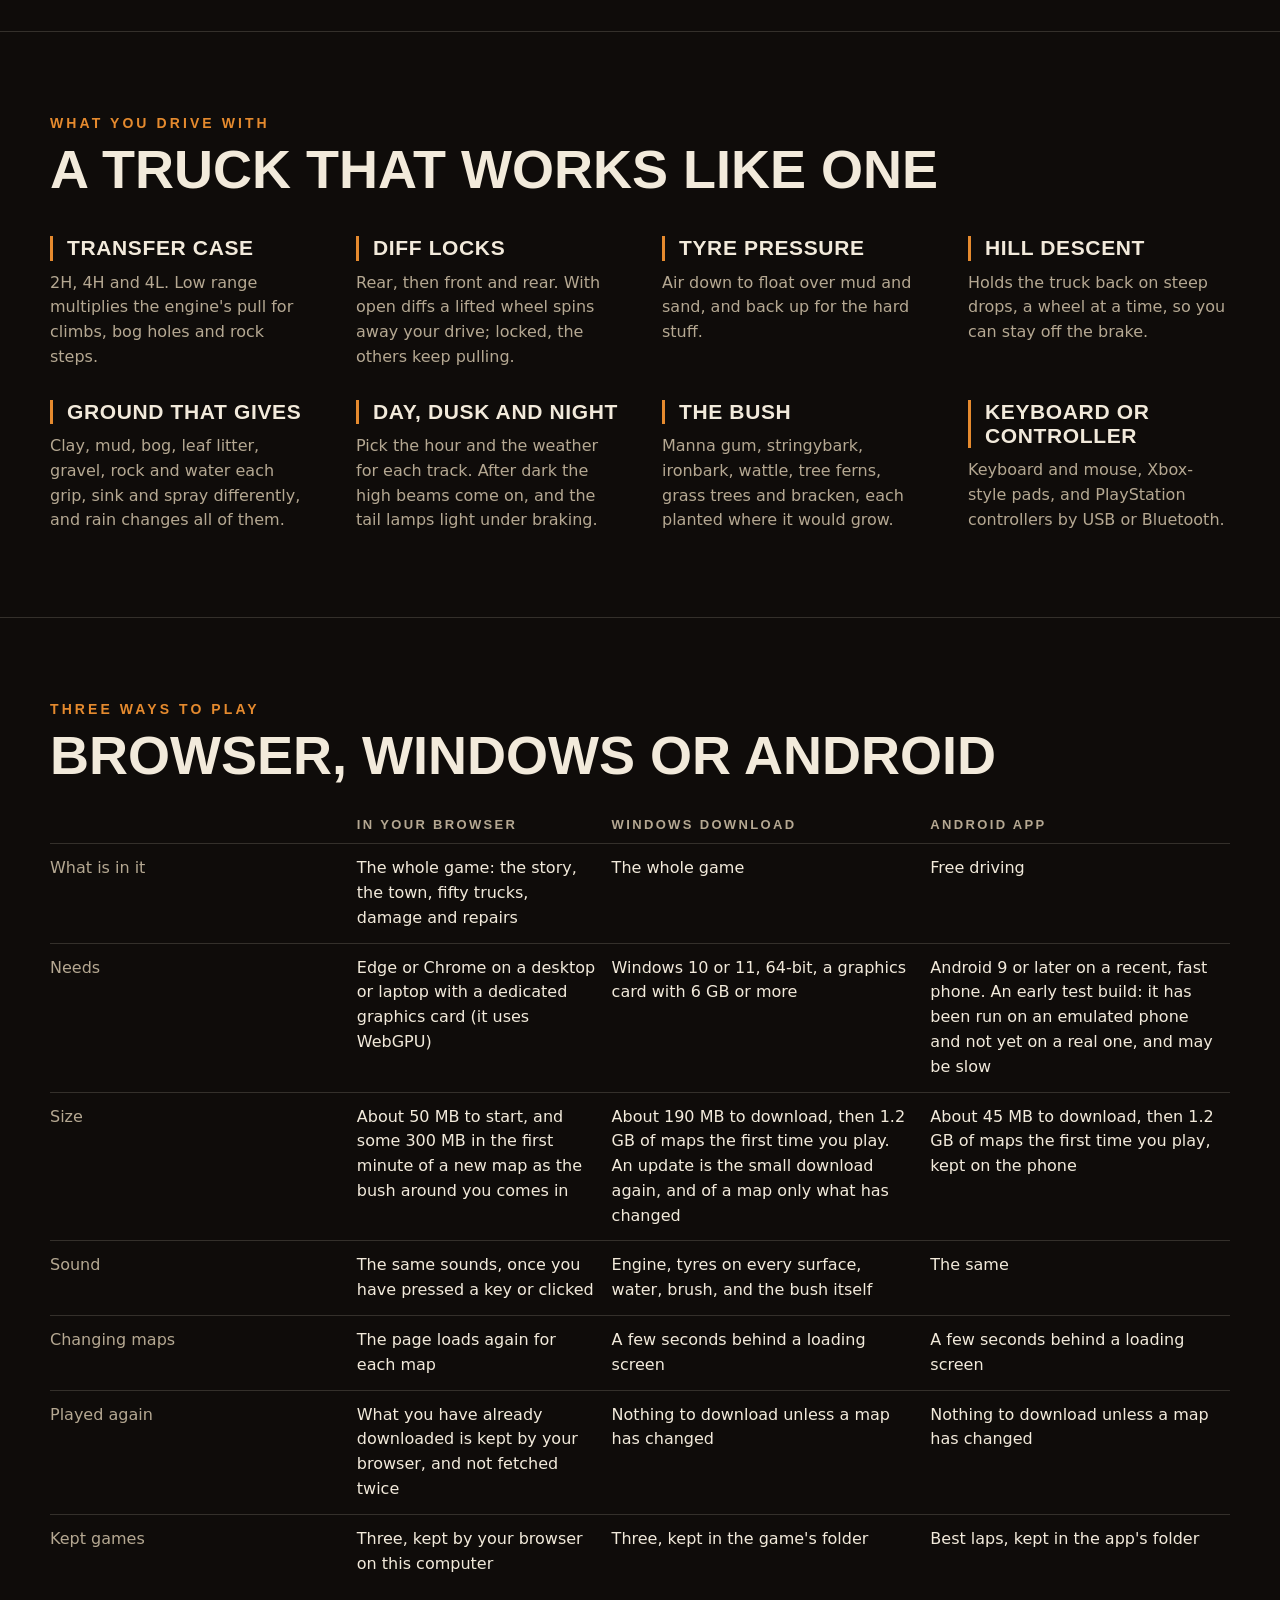
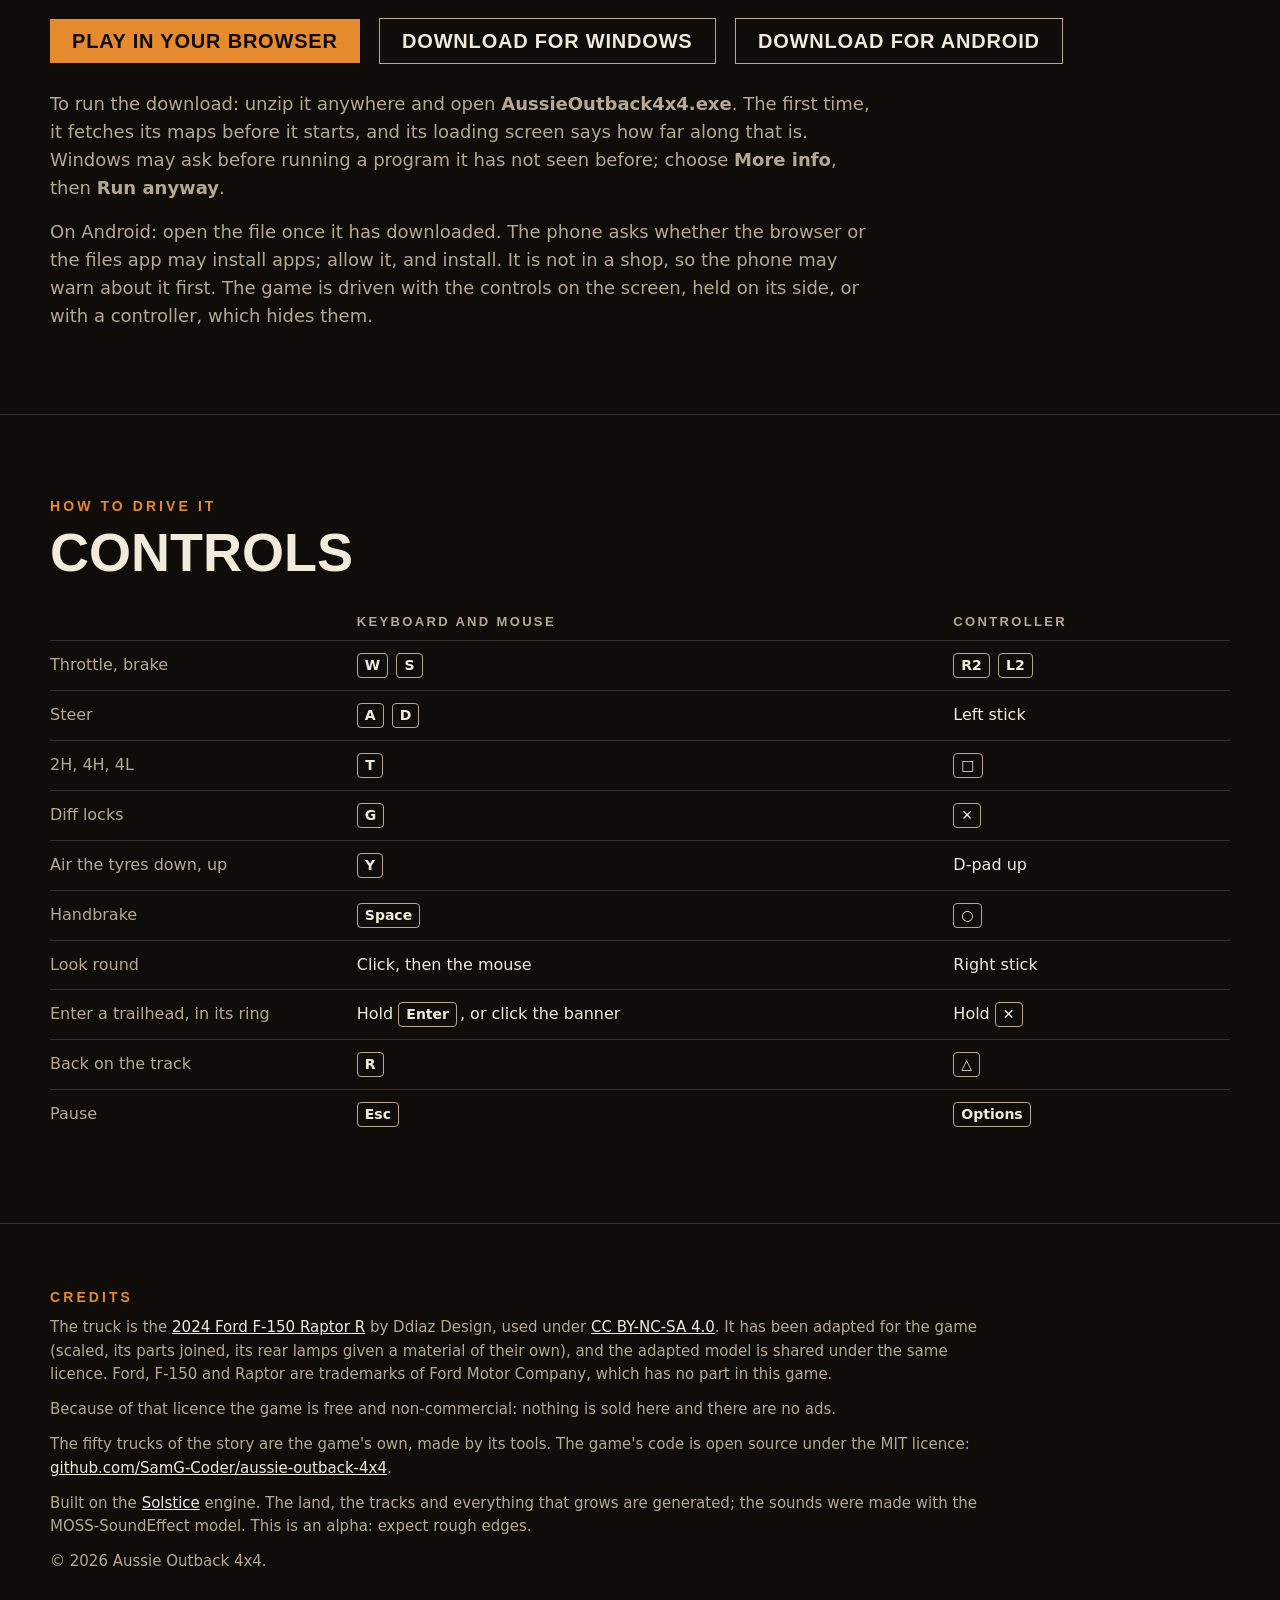
==== commit 8b328c05: "The whole game in a browser: its trucks from their packs, a game carried from page to page, and thre" ====
--- a/site/index.html
+++ b/site/index.html
@@ -6,7 +6,8 @@
 <meta name="description" content="A free, open-source four-wheel-drive game in the Australian bush: low range, diff locks, mud that ruts, trucks that bend, and gold to dig. Play it in your browser or download it for Windows.">
 <meta property="og:title" content="Aussie Outback 4x4">
 <meta property="og:description" content="Low range, diff locks, mud that ruts and trucks that bend in the Victorian high country. Free and open source. Play in your browser or download for Windows.">
-<meta property="og:image" content="https://rust4x4.com/play/ui/art/wombat.jpg">
+<meta property="og:image" content="https://rust4x4.com/art/hero.jpg">
+<meta name="twitter:card" content="summary_large_image">
 <meta name="theme-color" content="#0f0c0a">
 <style>
   /* The game's own colours and lettering (ui/ui.css): red earth, ochre and bone on warm black. */
@@ -72,6 +73,12 @@
     border-left: 3px solid var(--ochre); }
   .bits p { margin-top: 10px; color: var(--dust); font-size: 16px; }
 
+  /* ---- Pictures of what is new. */
+  .shots { display: grid; grid-template-columns: repeat(auto-fit, minmax(260px, 1fr)); gap: 18px; margin-top: 40px; }
+  .shots figure { background: var(--soil); border-top: 4px solid var(--ochre); }
+  .shots img { display: block; width: 100%; aspect-ratio: 16 / 9; object-fit: cover; }
+  .shots figcaption { padding: 12px 16px 14px; color: var(--dust); font-size: 15px; }
+
   /* ---- The two versions, side by side. */
   table { width: 100%; border-collapse: collapse; margin-top: 36px; font-size: 16px; }
   th { text-align: left; padding: 0 16px 12px 0; font: 600 13px/1 var(--sign); letter-spacing: 0.18em; text-transform: uppercase; color: var(--dust); }
@@ -90,7 +97,7 @@
 </style>
 
 <header>
-  <img src="play/ui/art/wombat.jpg" alt="A red pickup truck on a red dirt track among gum trees.">
+  <img src="art/hero.jpg" alt="A red ute driving into a creek ford among gum trees, leaving ruts in the clay behind it.">
   <div class="wrap">
     <p class="kicker"><svg class="mark" viewBox="0 0 32 32" aria-hidden="true"><path d="M2 26 L11 10 L16 18 L20 12 L30 26 Z"/><circle cx="24" cy="7" r="3"/></svg>Victorian High Country</p>
     <h1 class="wordmark"><span>Aussie</span><span>Outback</span><b>4x4</b></h1>
@@ -99,7 +106,7 @@
     <div class="ways">
       <a class="way first" href="play/">
         <b>Play in your browser</b>
-        <small>Edge or Chrome on a desktop PC. Streams as you drive, and keeps what it has downloaded.</small>
+        <small>The whole game, in Edge or Chrome on a desktop PC. Streams as you drive, and keeps what it has downloaded.</small>
       </a>
       <a class="way" href="download/AussieOutback4x4-windows.zip" download>
         <b>Download for Windows</b>
@@ -120,7 +127,17 @@
     <h2>What is new</h2>
     <p class="intro">The first alpha, and the first with its source open: the game and its engine are on
       <a href="https://github.com/SamG-Coder/aussie-outback-4x4">GitHub</a> under the MIT licence.
-      The Windows download has all of this; the browser and Android versions are free driving for now.</p>
+      The browser version and the Windows download have all of this; the Android app is free driving for now.</p>
+    <div class="shots">
+      <figure><img src="art/yard.jpg" alt="Used trucks parked in a row in a dirt yard, each with a price board in front of it." loading="lazy">
+        <figcaption>Ironbark Motors: today's used trucks, each with its price out the front.</figcaption></figure>
+      <figure><img src="art/damage.jpg" alt="A white wagon against a striped barrier, its bull bar and front bumper lying on the ground." loading="lazy">
+        <figcaption>The crash-test pad: the bull bar and bumper have come off.</figcaption></figure>
+      <figure><img src="art/mud.jpg" alt="A white wagon spattered with mud, sunk in red ruts in the rain." loading="lazy">
+        <figcaption>Bogged in Blackwood Gully, in ruts it dug itself.</figcaption></figure>
+      <figure><img src="art/night.jpg" alt="Headlights lighting a dirt track through forest at night." loading="lazy">
+        <figcaption>After dark, on the head lamps.</figcaption></figure>
+    </div>
     <div class="bits">
       <div><h3>A living to make</h3><p>A story with three kept games. An old truck, a block of land you owe for, and a metal detector:
         dig gold beside the tracks, carry it home in the tray, and sell it by weight in Ironbark Flat.</p></div>
@@ -150,7 +167,7 @@
       drive into the ring, choose the time of day and the weather, and take it as free roam or timed laps.</p>
     <div class="tracks">
       <article class="track">
-        <img src="play/ui/art/wombat.jpg" alt="" loading="lazy">
+        <img src="art/wombat.jpg" alt="A red ute wading a creek crossing in open forest." loading="lazy">
         <div>
           <h3>Wombat Creek Track</h3>
           <p>A washed-out fire trail through stringybark and manna gum: two creek fords, bog holes, rock steps and ruts cut by a wet winter.</p>
@@ -158,7 +175,7 @@
         </div>
       </article>
       <article class="track">
-        <img src="play/ui/art/granite.jpg" alt="" loading="lazy">
+        <img src="art/granite.jpg" alt="A tray-back four-wheel drive on a pale, stony track through snow gums." loading="lazy">
         <div>
           <h3>Granite Ridge</h3>
           <p>High, steep, stony country. Slabs and ledges up and over the ridge, dry underfoot: low range, lockers in, and pick your line.</p>
@@ -166,7 +183,7 @@
         </div>
       </article>
       <article class="track">
-        <img src="play/ui/art/blackwood.jpg" alt="" loading="lazy">
+        <img src="art/blackwood.jpg" alt="A white wagon in red mud on a wet forest track, in rain." loading="lazy">
         <div>
           <h3>Blackwood Gully</h3>
           <p>Low, wet forest along a creek. Sixteen bog holes with deep ruts and washouts between them: keep your momentum and air the tyres down.</p>
@@ -201,13 +218,13 @@
     <table>
       <thead><tr><th></th><th>In your browser</th><th>Windows download</th><th>Android app</th></tr></thead>
       <tbody>
-        <tr><td>What is in it</td><td>Free driving: The Crossroads and the three tracks</td><td>The whole game: the story, the town, fifty trucks, damage and repairs</td><td>Free driving</td></tr>
+        <tr><td>What is in it</td><td>The whole game: the story, the town, fifty trucks, damage and repairs</td><td>The whole game</td><td>Free driving</td></tr>
         <tr><td>Needs</td><td>Edge or Chrome on a desktop or laptop with a dedicated graphics card (it uses WebGPU)</td><td>Windows 10 or 11, 64-bit, a graphics card with 6 GB or more</td><td>Android 9 or later on a recent, fast phone. An early test build: it has been run on an emulated phone and not yet on a real one, and may be slow</td></tr>
         <tr><td>Size</td><td>About 50 MB to start, and some 300 MB in the first minute of a new map as the bush around you comes in</td><td><span data-size>About 190 MB</span> to download, then 1.2 GB of maps the first time you play. An update is the small download again, and of a map only what has changed</td><td><span data-apk-size>About 45 MB</span> to download, then 1.2 GB of maps the first time you play, kept on the phone</td></tr>
         <tr><td>Sound</td><td>The same sounds, once you have pressed a key or clicked</td><td>Engine, tyres on every surface, water, brush, and the bush itself</td><td>The same</td></tr>
         <tr><td>Changing maps</td><td>The page loads again for each map</td><td>A few seconds behind a loading screen</td><td>A few seconds behind a loading screen</td></tr>
         <tr><td>Played again</td><td>What you have already downloaded is kept by your browser, and not fetched twice</td><td>Nothing to download unless a map has changed</td><td>Nothing to download unless a map has changed</td></tr>
-        <tr><td>Best laps</td><td>Kept by your browser</td><td>Kept in the game's folder</td><td>Kept in the app's folder</td></tr>
+        <tr><td>Kept games</td><td>Three, kept by your browser on this computer</td><td>Three, kept in the game's folder</td><td>Best laps, kept in the app's folder</td></tr>
       </tbody>
     </table>
     <a class="get" href="play/">Play in your browser</a>
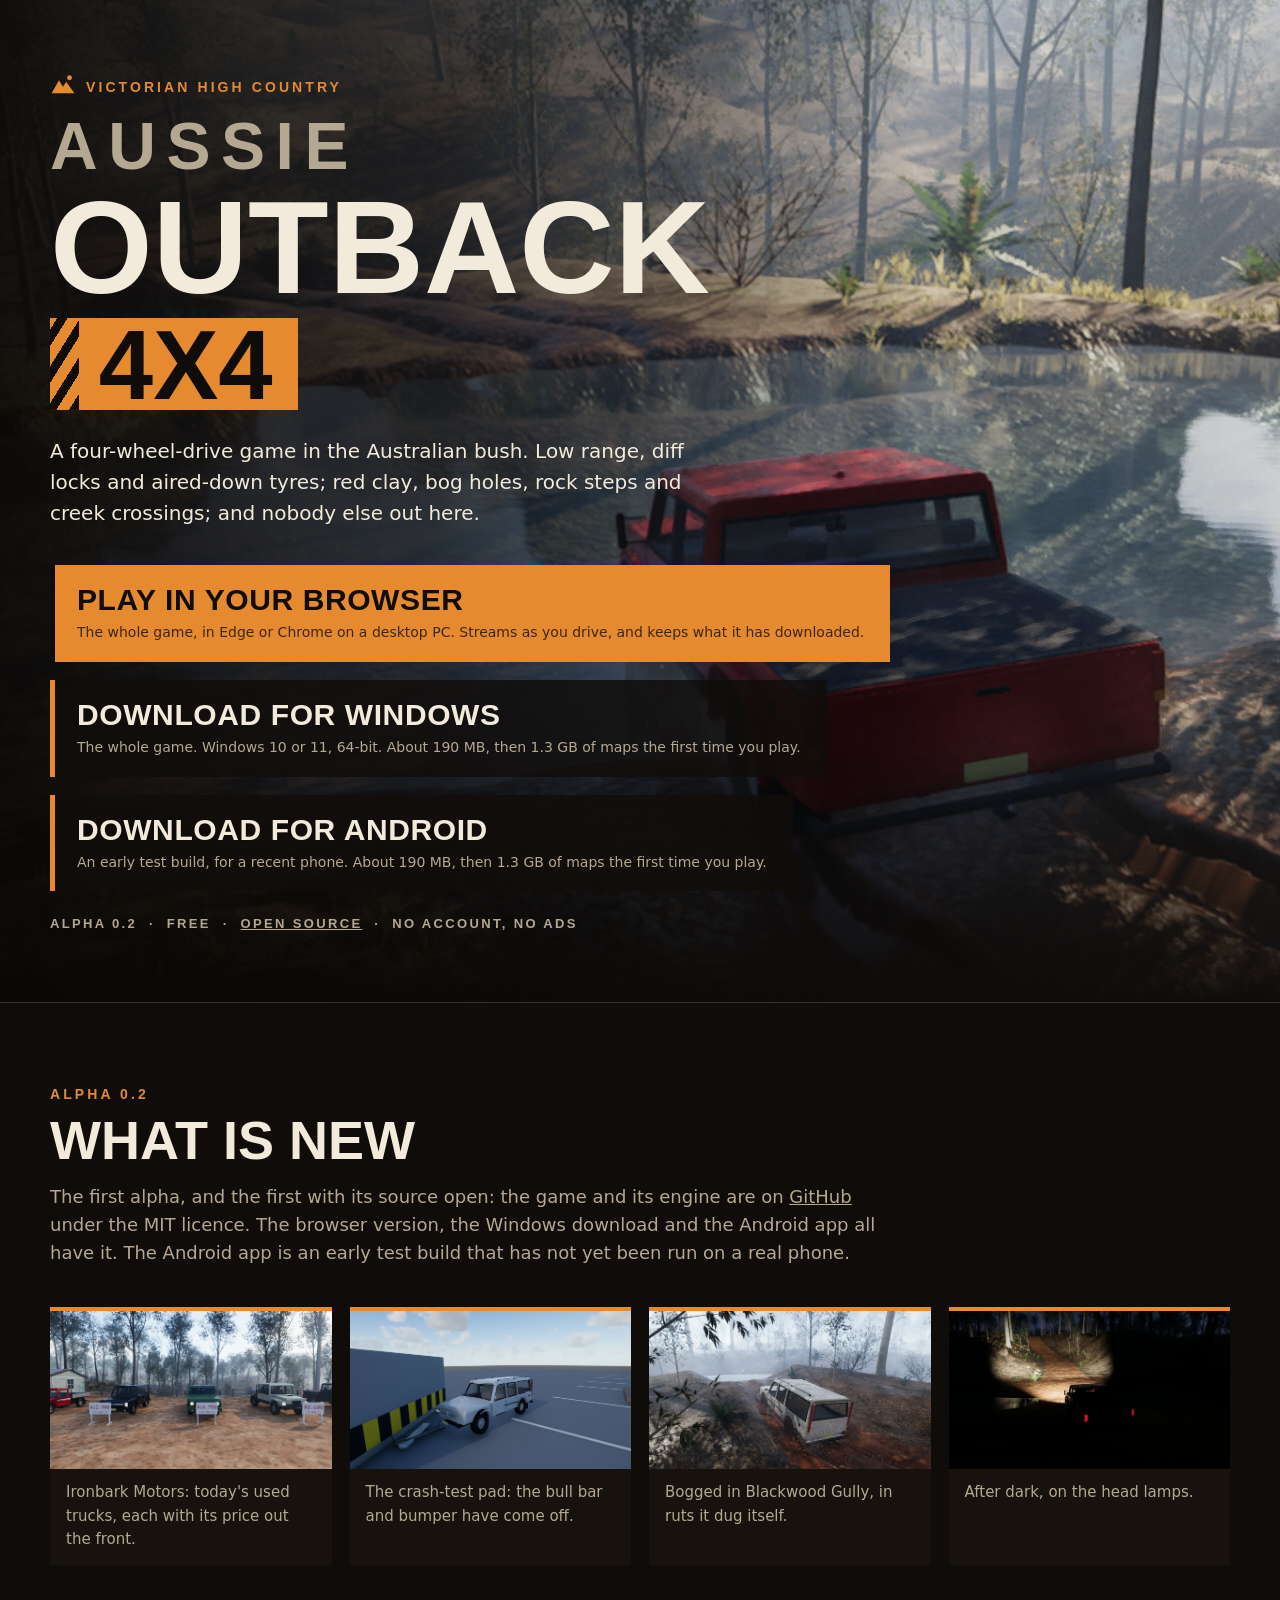
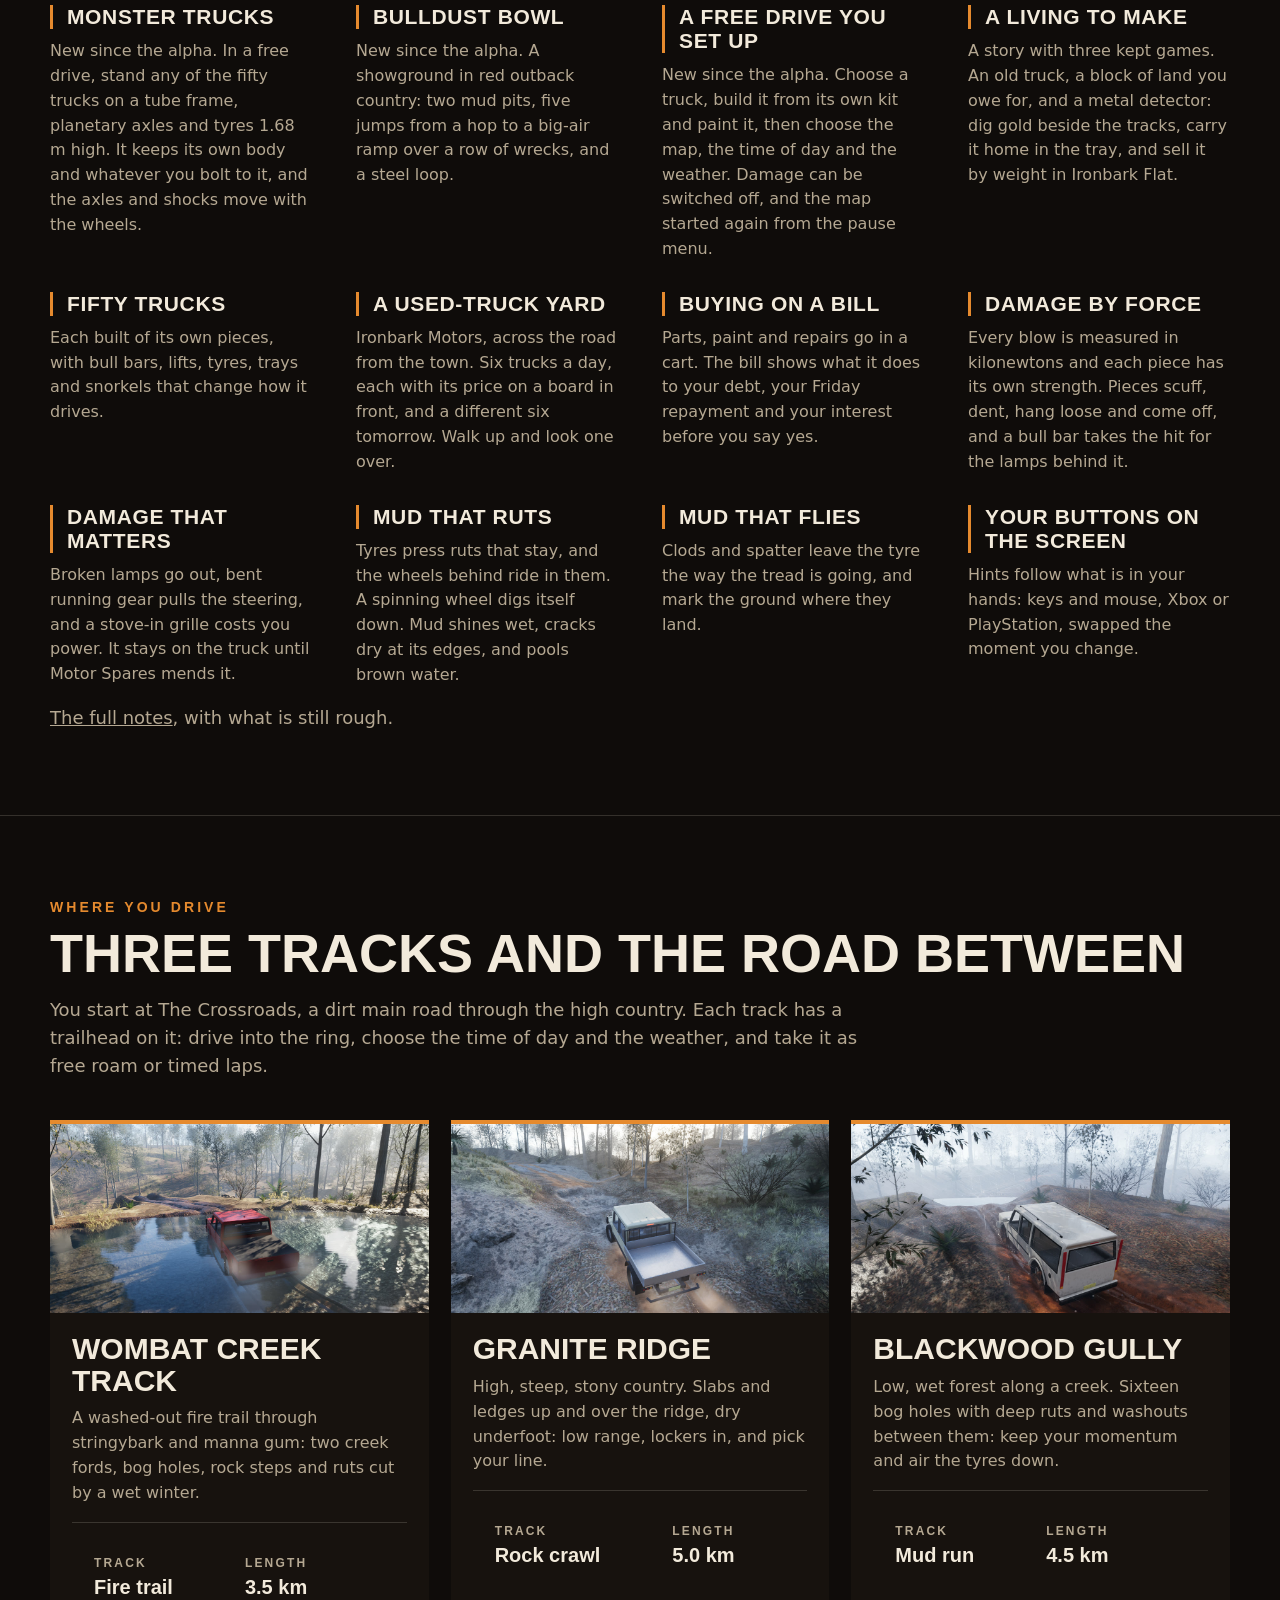
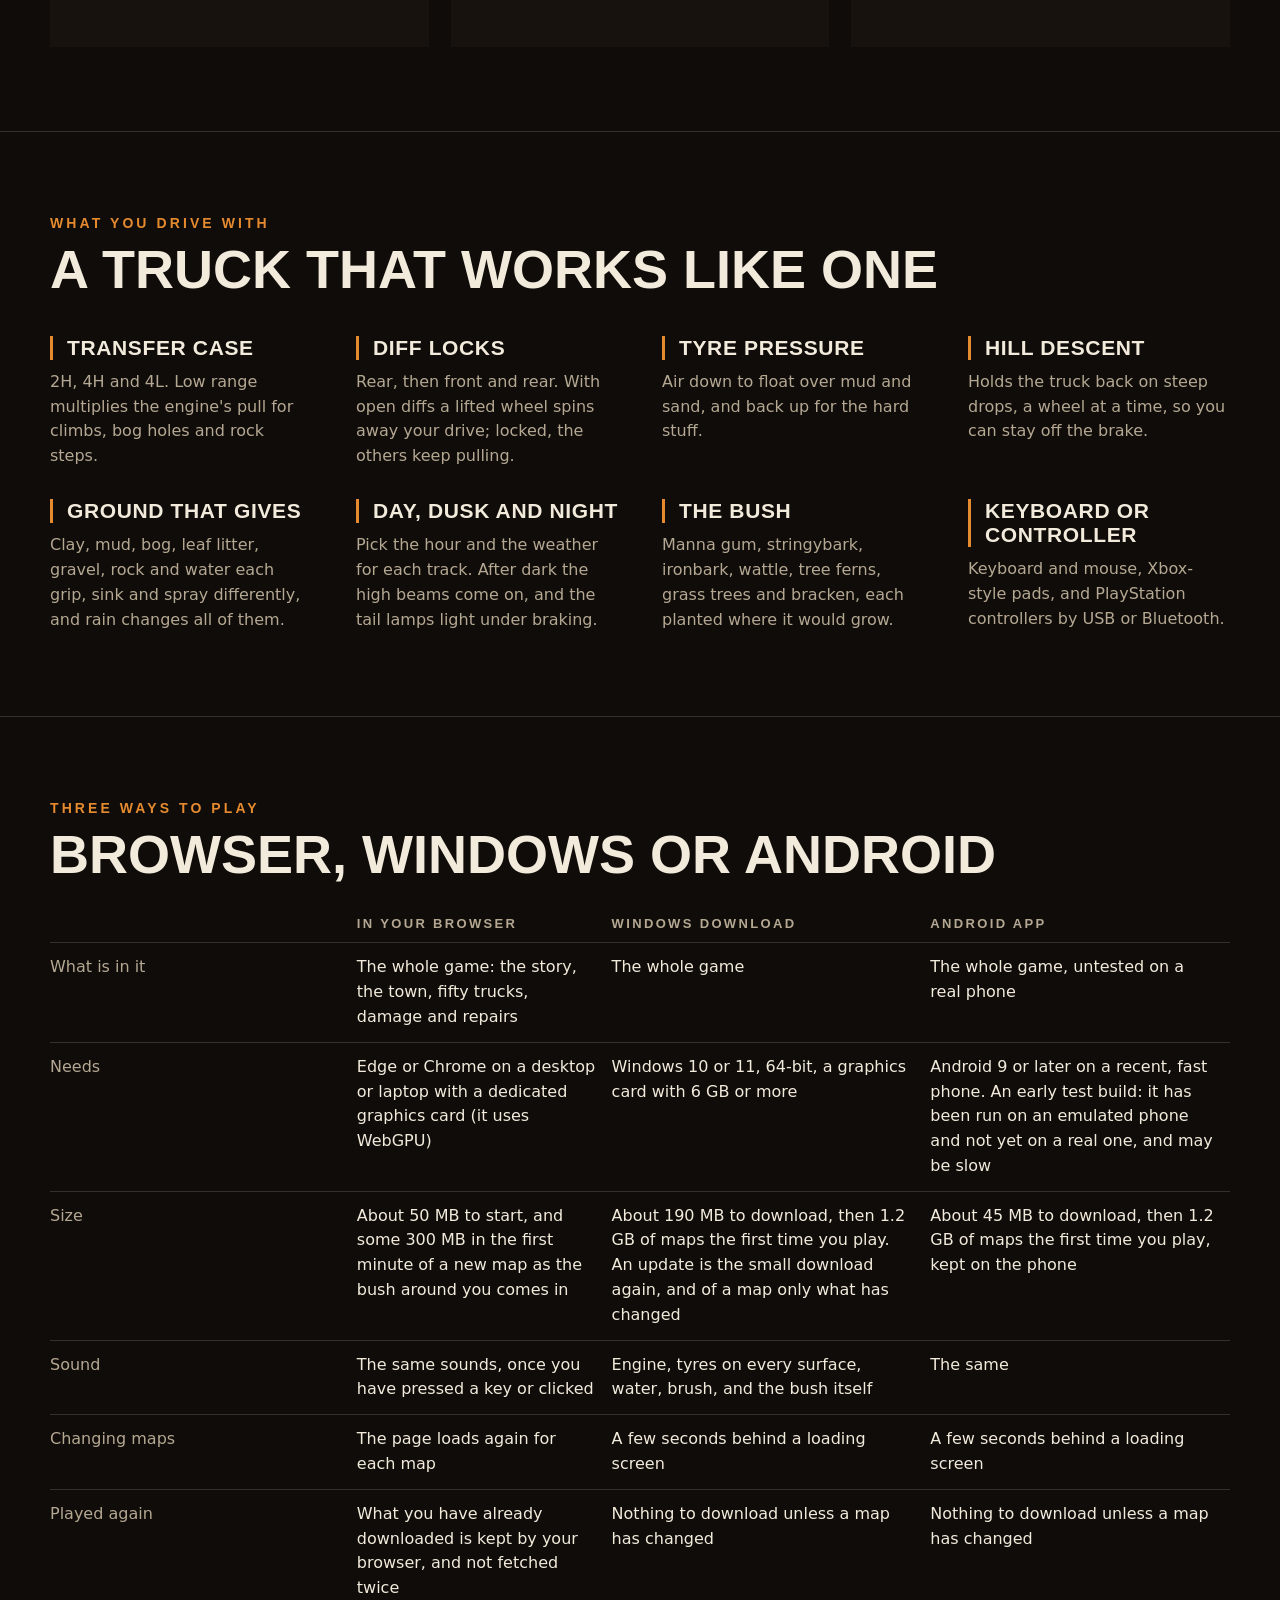
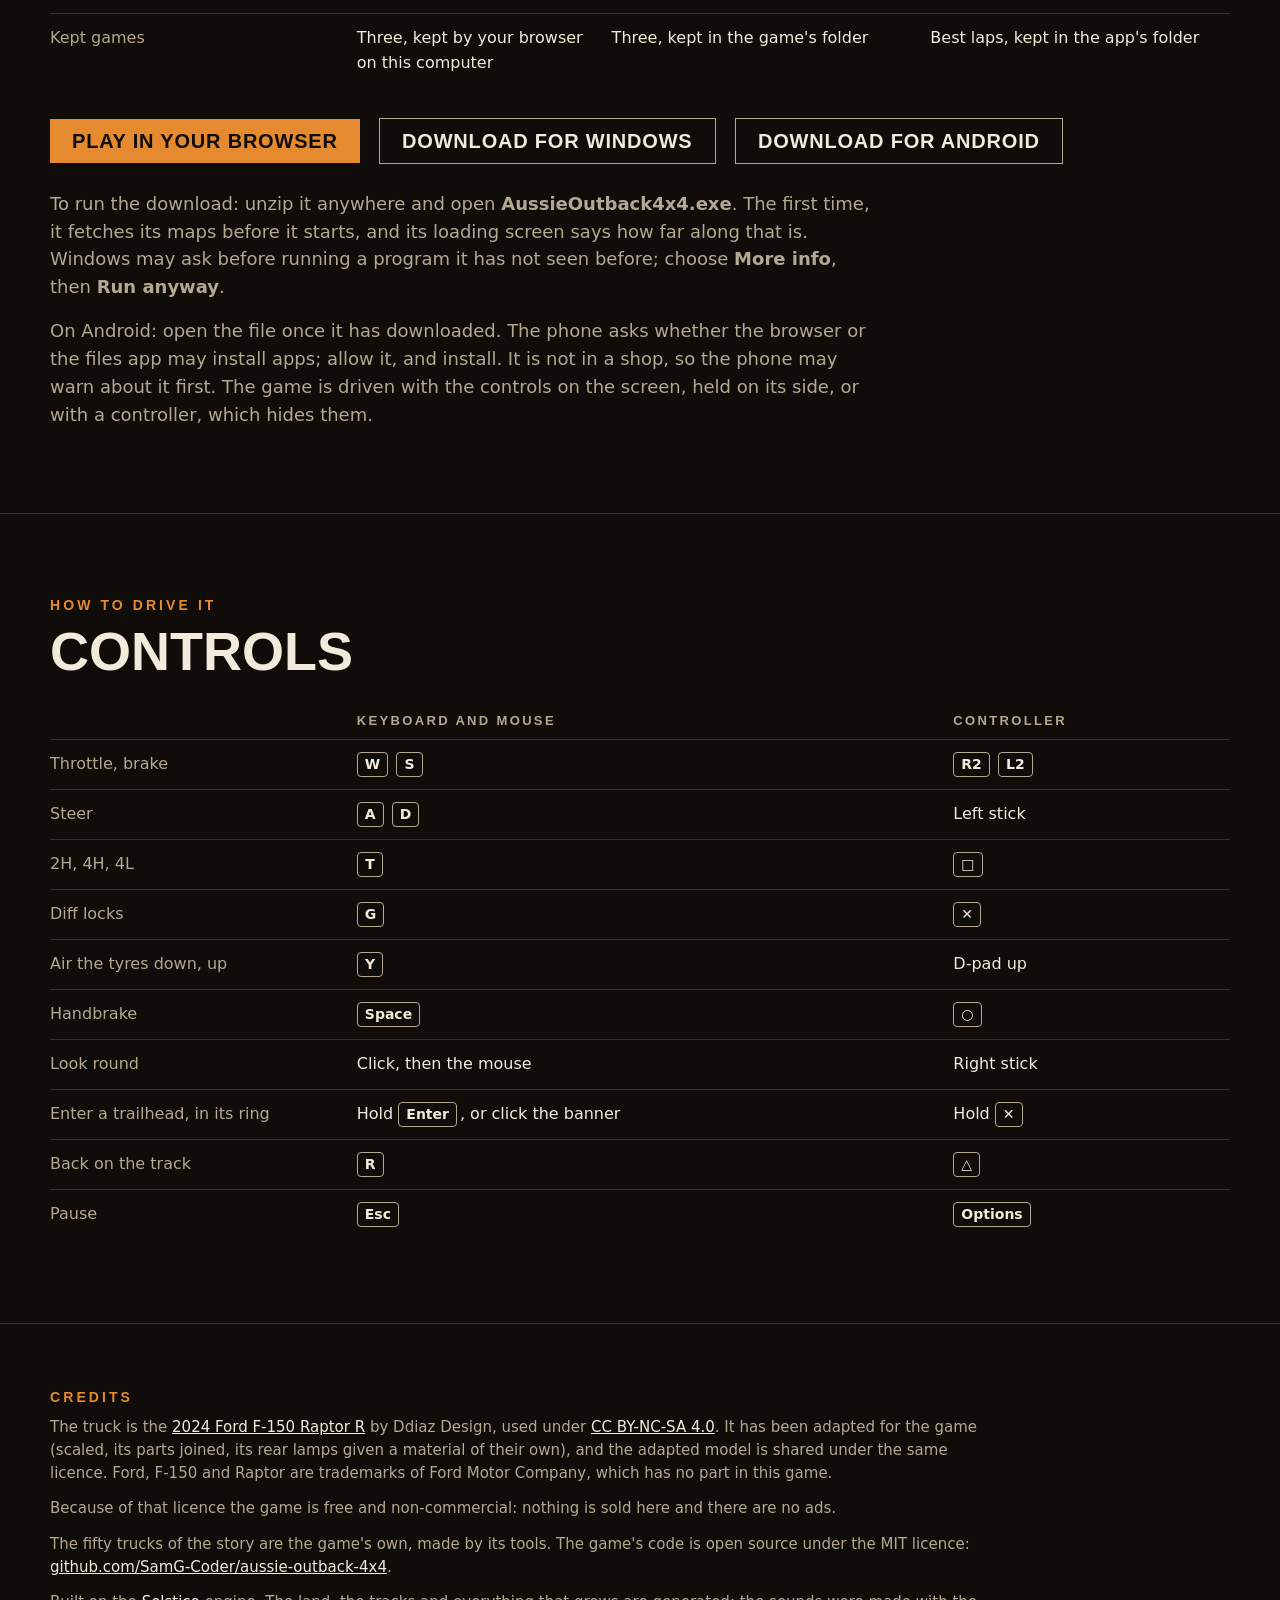
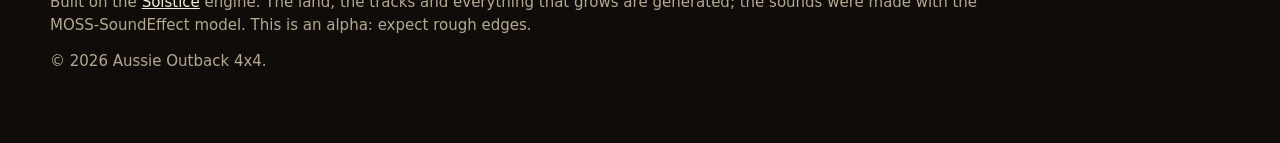
==== commit f87d79d3: "Monster trucks, an arena to drive them in, and a free drive that is set up - A monster truck is any " ====
--- a/site/index.html
+++ b/site/index.html
@@ -110,11 +110,11 @@
       </a>
       <a class="way" href="download/AussieOutback4x4-windows.zip" download>
         <b>Download for Windows</b>
-        <small>The whole game. Windows 10 or 11, 64-bit. <span data-size>About 190 MB</span>, then 1.2 GB of maps the first time you play.</small>
+        <small>The whole game. Windows 10 or 11, 64-bit. <span data-size>About 190 MB</span>, then 1.3 GB of maps the first time you play.</small>
       </a>
       <a class="way" href="download/AussieOutback4x4.apk" download>
         <b>Download for Android</b>
-        <small>An early test build, for a recent phone. <span data-apk-size>About 45 MB</span>, then 1.2 GB of maps the first time you play.</small>
+        <small>An early test build, for a recent phone. <span data-apk-size>About 190 MB</span>, then 1.3 GB of maps the first time you play.</small>
       </a>
     </div>
     <p class="build">Alpha <span data-version>0.2</span> &nbsp;·&nbsp; free &nbsp;·&nbsp; <a href="https://github.com/SamG-Coder/aussie-outback-4x4">open source</a> &nbsp;·&nbsp; no account, no ads</p>
@@ -127,7 +127,8 @@
     <h2>What is new</h2>
     <p class="intro">The first alpha, and the first with its source open: the game and its engine are on
       <a href="https://github.com/SamG-Coder/aussie-outback-4x4">GitHub</a> under the MIT licence.
-      The browser version and the Windows download have all of this; the Android app is free driving for now.</p>
+      The browser version, the Windows download and the Android app all have it. The Android app is an early test build
+      that has not yet been run on a real phone.</p>
     <div class="shots">
       <figure><img src="art/yard.jpg" alt="Used trucks parked in a row in a dirt yard, each with a price board in front of it." loading="lazy">
         <figcaption>Ironbark Motors: today's used trucks, each with its price out the front.</figcaption></figure>
@@ -139,6 +140,12 @@
         <figcaption>After dark, on the head lamps.</figcaption></figure>
     </div>
     <div class="bits">
+      <div><h3>Monster trucks</h3><p>New since the alpha. In a free drive, stand any of the fifty trucks on a tube frame, planetary axles
+        and tyres 1.68 m high. It keeps its own body and whatever you bolt to it, and the axles and shocks move with the wheels.</p></div>
+      <div><h3>Bulldust Bowl</h3><p>New since the alpha. A showground in red outback country: two mud pits, five jumps from a hop to a
+        big-air ramp over a row of wrecks, and a steel loop.</p></div>
+      <div><h3>A free drive you set up</h3><p>New since the alpha. Choose a truck, build it from its own kit and paint it, then choose
+        the map, the time of day and the weather. Damage can be switched off, and the map started again from the pause menu.</p></div>
       <div><h3>A living to make</h3><p>A story with three kept games. An old truck, a block of land you owe for, and a metal detector:
         dig gold beside the tracks, carry it home in the tray, and sell it by weight in Ironbark Flat.</p></div>
       <div><h3>Fifty trucks</h3><p>Each built of its own pieces, with bull bars, lifts, tyres, trays and snorkels that change how it drives.</p></div>
@@ -218,7 +225,7 @@
     <table>
       <thead><tr><th></th><th>In your browser</th><th>Windows download</th><th>Android app</th></tr></thead>
       <tbody>
-        <tr><td>What is in it</td><td>The whole game: the story, the town, fifty trucks, damage and repairs</td><td>The whole game</td><td>Free driving</td></tr>
+        <tr><td>What is in it</td><td>The whole game: the story, the town, fifty trucks, damage and repairs</td><td>The whole game</td><td>The whole game, untested on a real phone</td></tr>
         <tr><td>Needs</td><td>Edge or Chrome on a desktop or laptop with a dedicated graphics card (it uses WebGPU)</td><td>Windows 10 or 11, 64-bit, a graphics card with 6 GB or more</td><td>Android 9 or later on a recent, fast phone. An early test build: it has been run on an emulated phone and not yet on a real one, and may be slow</td></tr>
         <tr><td>Size</td><td>About 50 MB to start, and some 300 MB in the first minute of a new map as the bush around you comes in</td><td><span data-size>About 190 MB</span> to download, then 1.2 GB of maps the first time you play. An update is the small download again, and of a map only what has changed</td><td><span data-apk-size>About 45 MB</span> to download, then 1.2 GB of maps the first time you play, kept on the phone</td></tr>
         <tr><td>Sound</td><td>The same sounds, once you have pressed a key or clicked</td><td>Engine, tyres on every surface, water, brush, and the bush itself</td><td>The same</td></tr>
